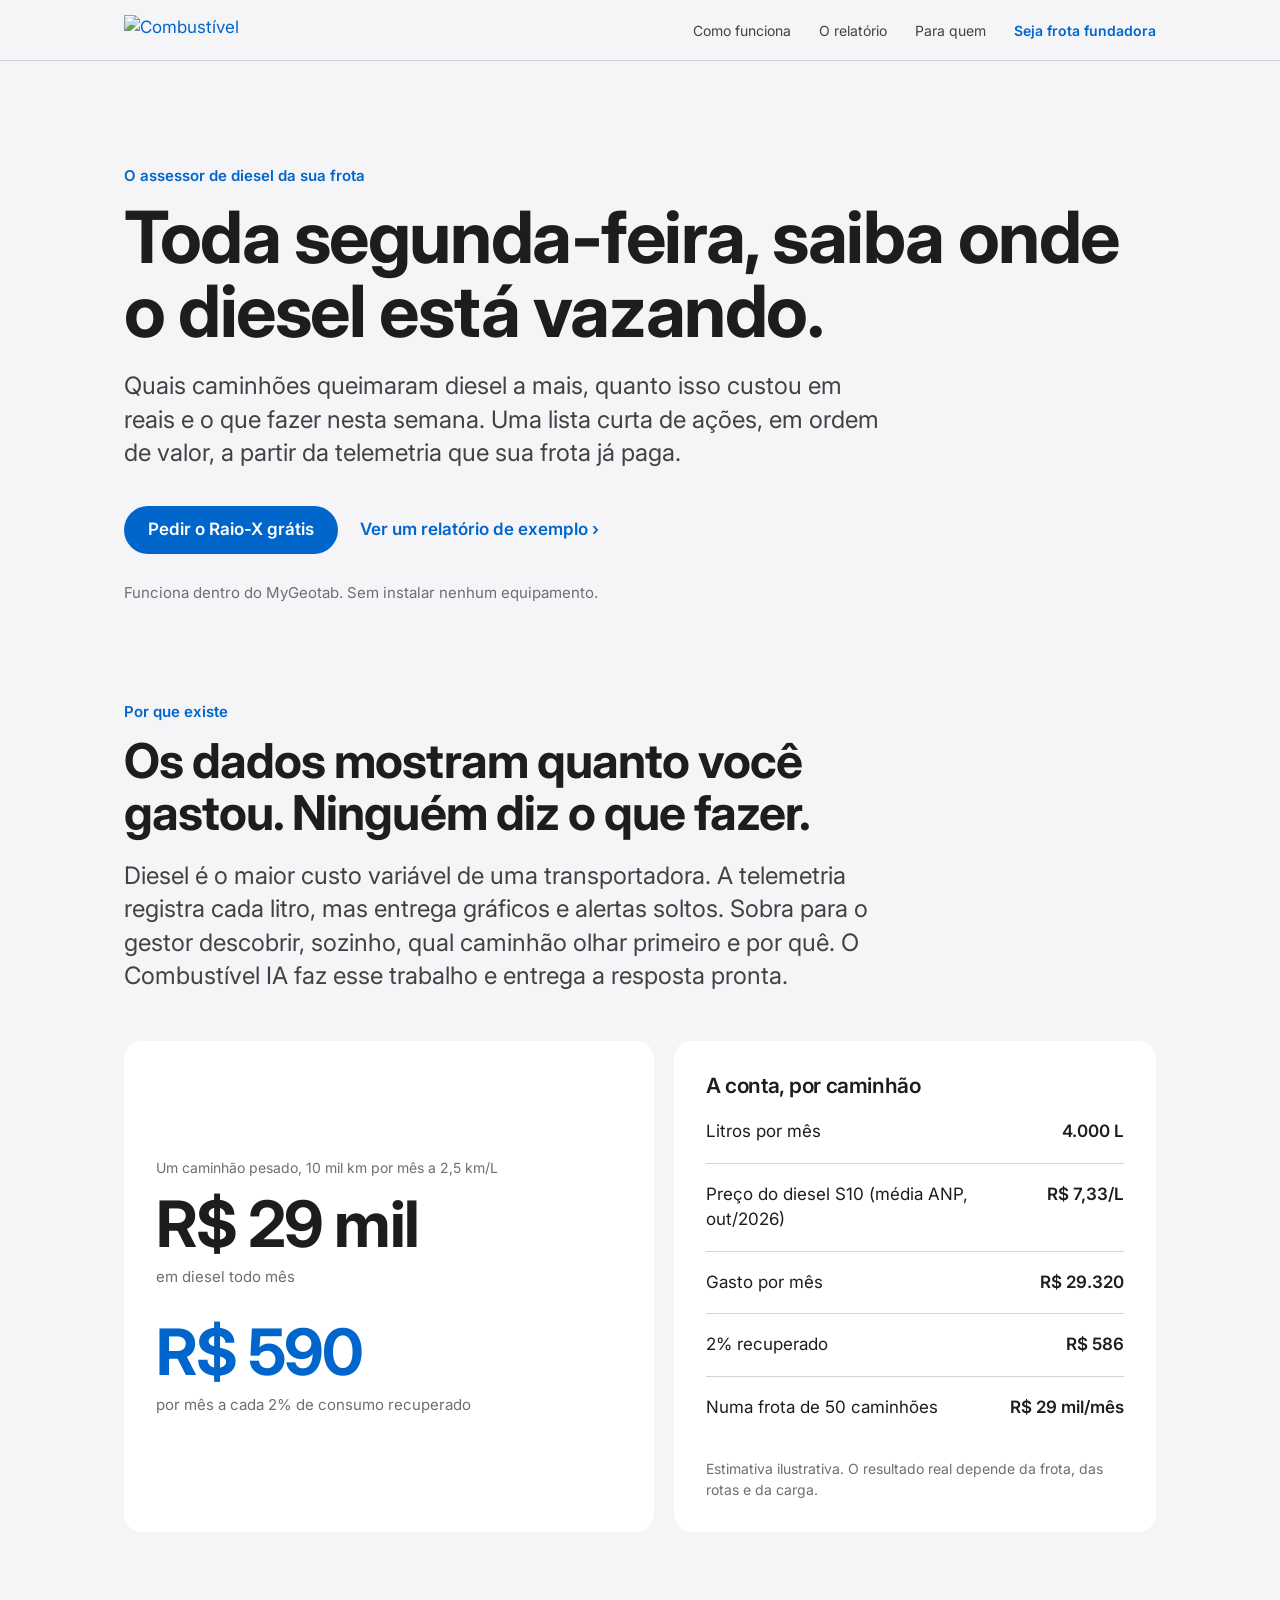
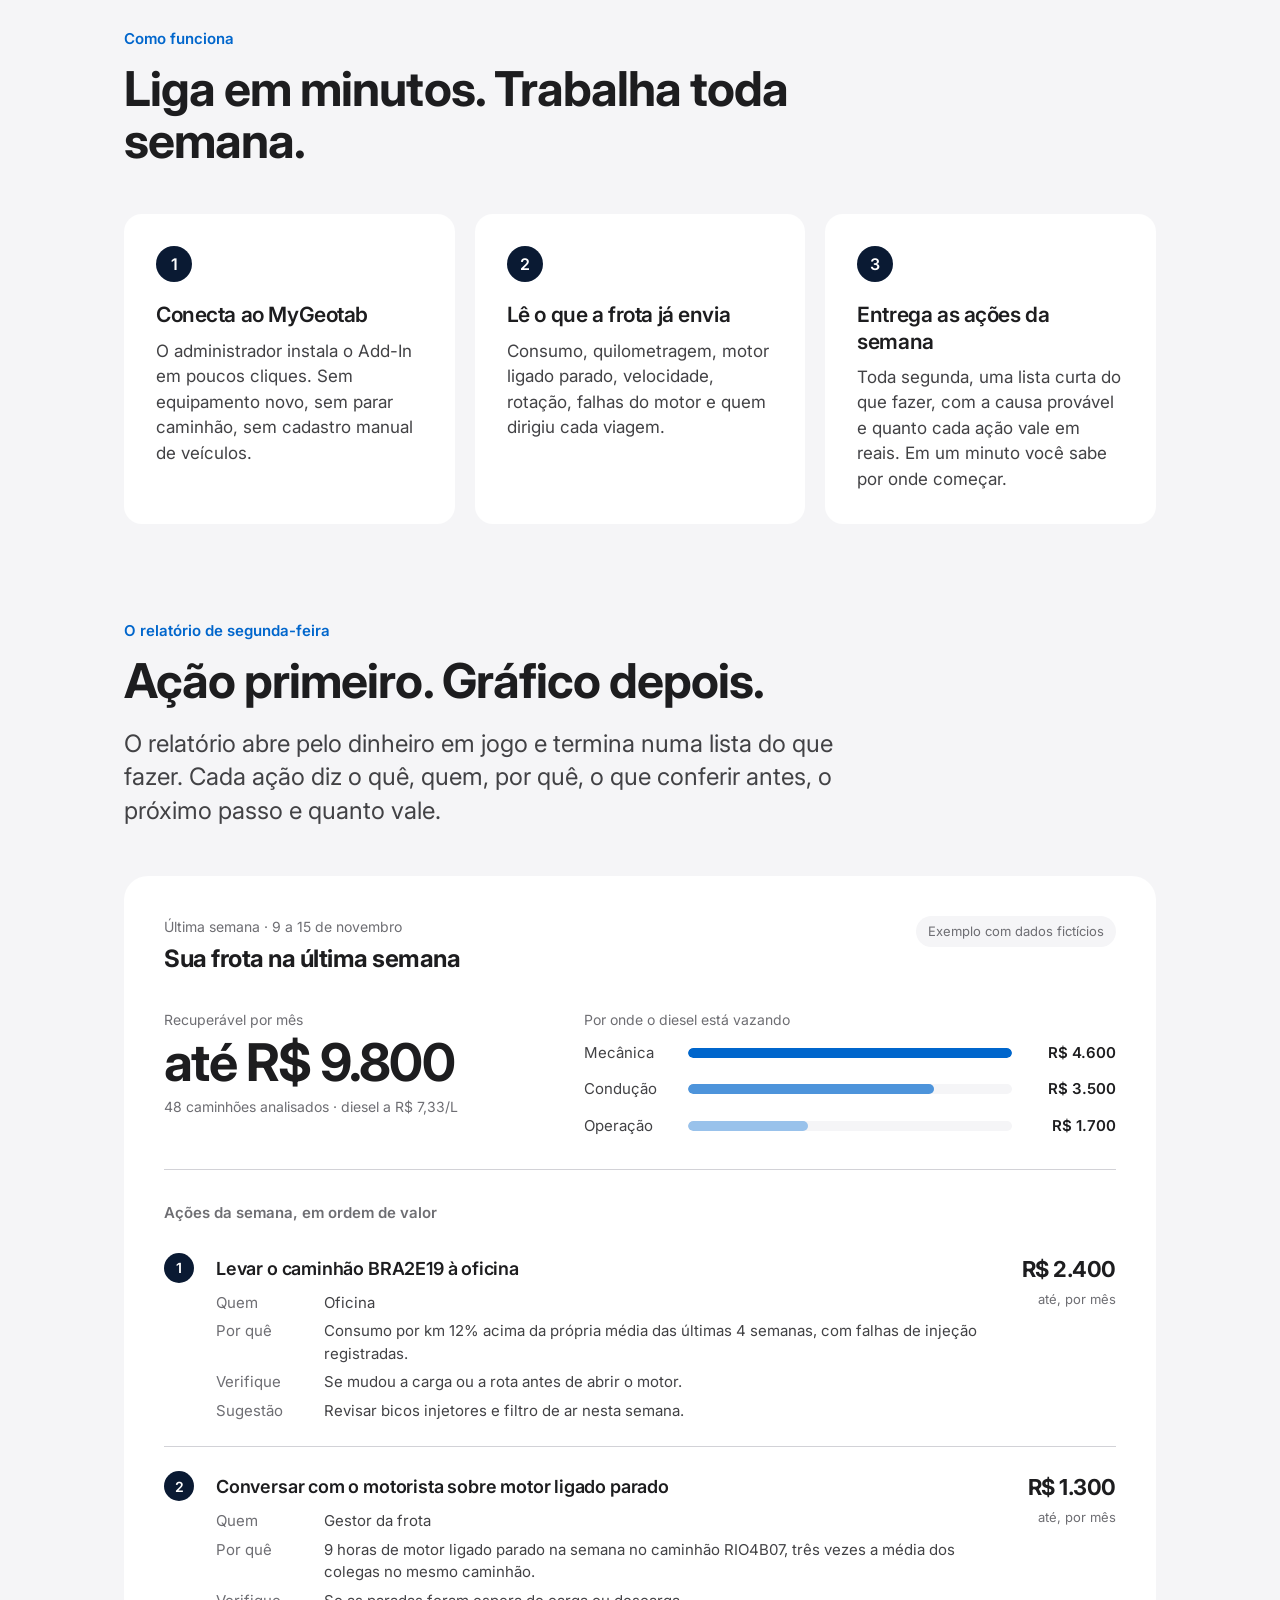
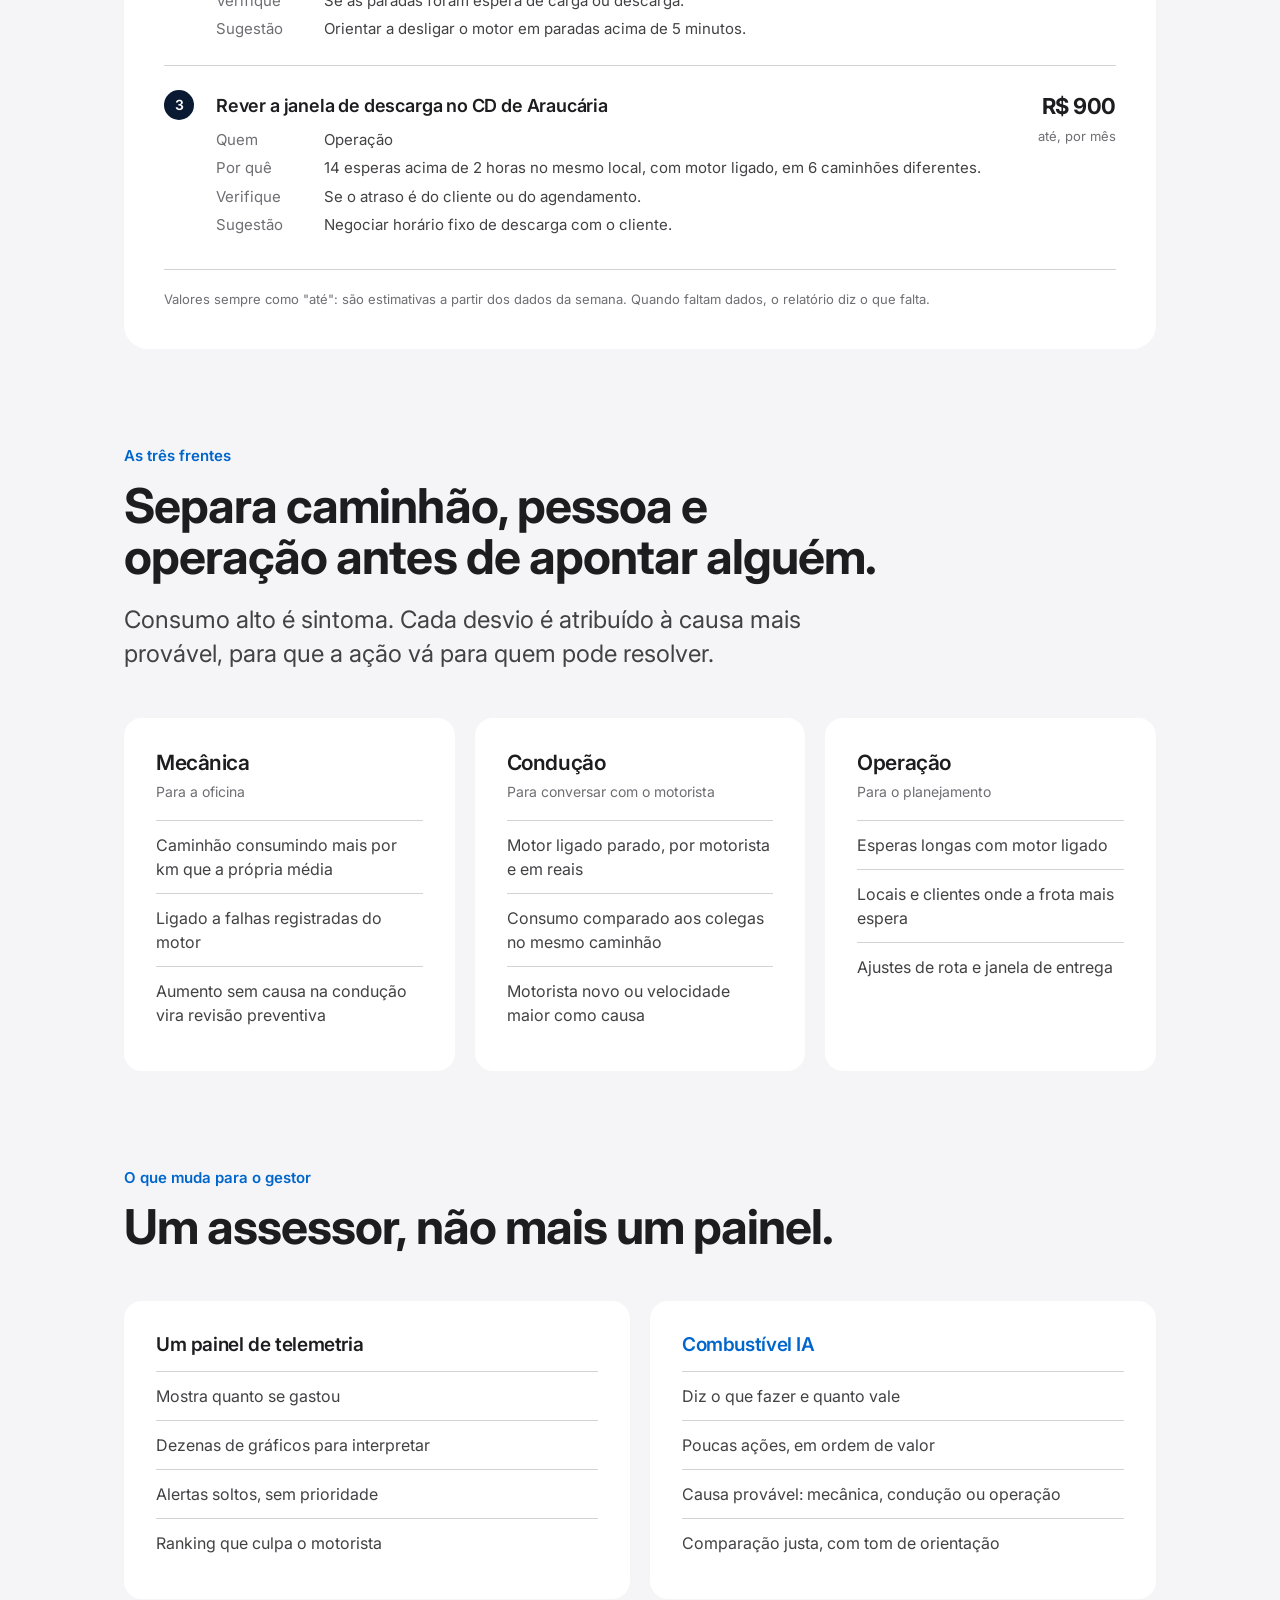
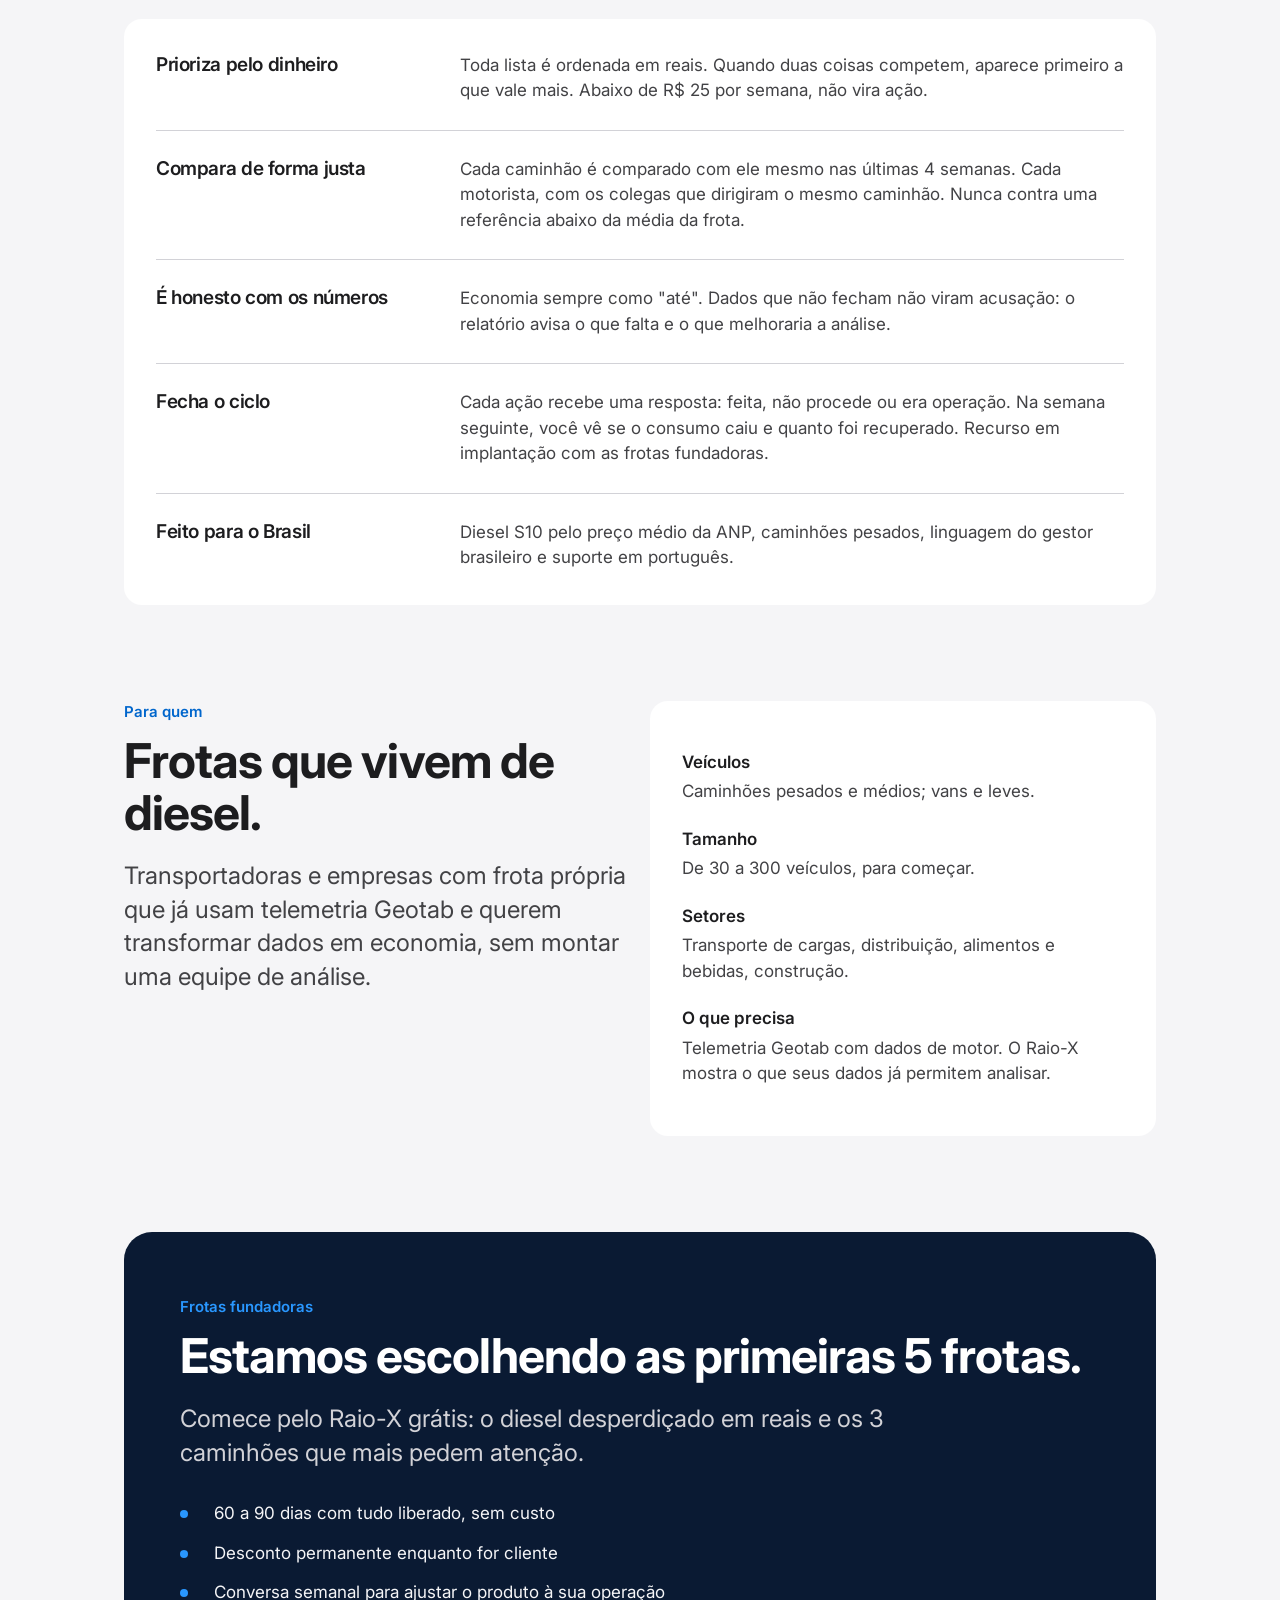
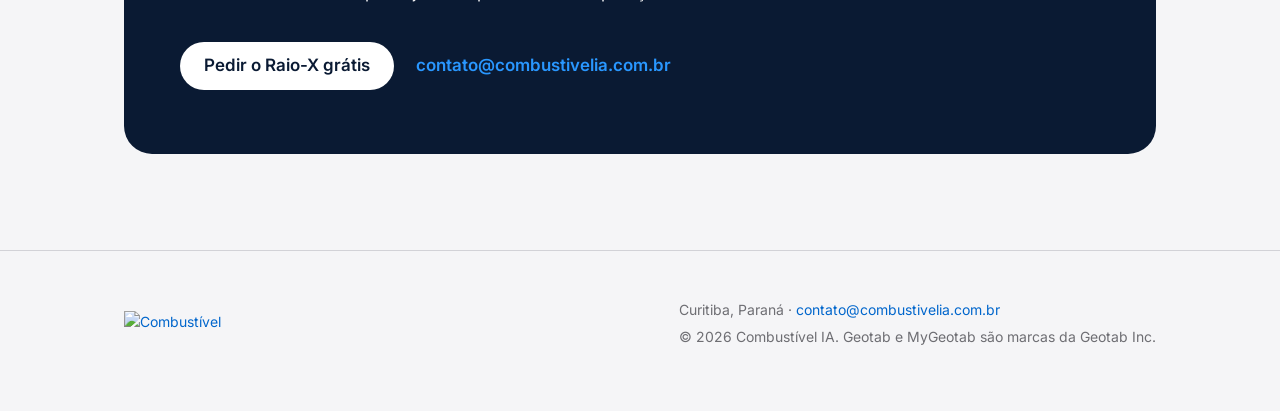
==== index.html @ 2c82a97d "Site na raiz do repositório, usando os arquivos de marca/ Co-Authored-By: Claude Opus 5.5 <noreply@a" ====
<!doctype html>
<html lang="pt-BR">
<head>
  <meta charset="utf-8">
  <meta name="viewport" content="width=device-width, initial-scale=1">
  <title>Combustível IA · O assessor de diesel da sua frota</title>
  <meta name="description" content="Toda segunda-feira, saiba quais caminhões queimaram diesel a mais, quanto isso custou e o que fazer nesta semana. Funciona dentro do MyGeotab, sem instalar equipamento.">
  <meta property="og:title" content="Combustível IA · O assessor de diesel da sua frota">
  <meta property="og:description" content="Quais caminhões queimaram diesel a mais, quanto custou e o que fazer nesta semana.">
  <meta property="og:type" content="website">
  <meta property="og:url" content="https://combustivelia.com.br/">
  <meta property="og:image" content="https://combustivelia.com.br/icone-192.png">
  <link rel="icon" href="icone.svg" type="image/svg+xml">
  <link rel="icon" href="icone-32.png" sizes="32x32" type="image/png">
  <link rel="apple-touch-icon" href="icone-192.png">
  <link rel="preconnect" href="https://fonts.googleapis.com">
  <link rel="preconnect" href="https://fonts.gstatic.com" crossorigin>
  <link href="https://fonts.googleapis.com/css2?family=Inter:wght@400;500;600;700&display=swap" rel="stylesheet">
  <style>
    :root {
      --bg: #F5F5F7;
      --card: #FFFFFF;
      --ink: #1D1D1F;
      --ink-2: #424245;
      --ink-3: #6E6E73;
      --line: #D2D2D7;
      --blue: #0066CC;
      --blue-dark-bg: #2997FF;
      --navy: #0A1A33;
      --radius: 18px;
      --max: 1080px;
    }
    * { box-sizing: border-box; }
    html { scroll-behavior: smooth; }
    body {
      margin: 0;
      background: var(--bg);
      color: var(--ink);
      font-family: "Inter", -apple-system, BlinkMacSystemFont, "Segoe UI", Roboto, sans-serif;
      font-size: 17px;
      line-height: 1.5;
      -webkit-font-smoothing: antialiased;
    }
    a { color: var(--blue); text-decoration: none; }
    a:hover { text-decoration: underline; }
    a:focus-visible, button:focus-visible { outline: 3px solid var(--blue); outline-offset: 3px; border-radius: 6px; }
    .wrap { max-width: var(--max); margin: 0 auto; padding: 0 24px; }
    .skip { position: absolute; left: -9999px; }
    .skip:focus { left: 16px; top: 16px; background: var(--card); padding: 8px 12px; z-index: 10; }

    /* Cabeçalho */
    header.top {
      position: sticky; top: 0; z-index: 5;
      background: rgba(245, 245, 247, 0.86);
      backdrop-filter: saturate(180%) blur(16px);
      -webkit-backdrop-filter: saturate(180%) blur(16px);
      border-bottom: 1px solid var(--line);
    }
    .top-inner { display: flex; align-items: center; justify-content: space-between; height: 60px; gap: 16px; }
    .brand { display: flex; align-items: center; }
    .brand img { height: 30px; width: auto; display: block; }
    nav.menu { display: flex; align-items: center; gap: 28px; font-size: 14px; }
    nav.menu a { color: var(--ink-2); }
    nav.menu a.cta-small { color: var(--blue); font-weight: 600; }
    @media (max-width: 760px) { nav.menu a:not(.cta-small) { display: none; } }

    /* Tipografia */
    h1, h2, h3 { margin: 0; letter-spacing: -0.02em; color: var(--ink); }
    h1 { font-size: clamp(40px, 7vw, 72px); line-height: 1.04; font-weight: 700; }
    h2 { font-size: clamp(30px, 4.6vw, 48px); line-height: 1.08; font-weight: 700; }
    h3 { font-size: 21px; line-height: 1.25; font-weight: 600; }
    .eyebrow { font-size: 15px; font-weight: 600; color: var(--blue); margin: 0 0 12px; letter-spacing: 0; }
    .lead { font-size: clamp(19px, 2.4vw, 24px); line-height: 1.4; color: var(--ink-2); margin: 20px 0 0; max-width: 760px; }
    p { margin: 0; }
    .muted { color: var(--ink-3); }

    section { padding: 96px 0; }
    section + section { padding-top: 0; }
    .section-head { max-width: 780px; margin-bottom: 48px; }

    /* Botões */
    .actions { display: flex; flex-wrap: wrap; gap: 14px; margin-top: 36px; }
    .btn {
      display: inline-flex; align-items: center; justify-content: center;
      min-height: 48px; padding: 0 24px; border-radius: 999px;
      font-size: 17px; font-weight: 600; text-decoration: none;
    }
    .btn:hover { text-decoration: none; }
    .btn-primary { background: var(--blue); color: #FFFFFF; }
    .btn-primary:hover { background: #0058B0; }
    .btn-link { color: var(--blue); padding: 0 8px; }
    .btn-link:hover { text-decoration: underline; }

    /* Hero */
    .hero { padding: 104px 0 96px; }
    .hero .tag { font-size: 15px; color: var(--ink-3); margin-top: 28px; }

    /* Cartões */
    .card { background: var(--card); border-radius: var(--radius); padding: 32px; }
    .grid-3 { display: grid; gap: 20px; grid-template-columns: repeat(3, 1fr); }
    .grid-2 { display: grid; gap: 20px; grid-template-columns: repeat(2, 1fr); }
    @media (max-width: 860px) { .grid-3, .grid-2 { grid-template-columns: 1fr; } }

    /* A conta */
    .math { display: grid; grid-template-columns: 1.1fr 1fr; gap: 20px; align-items: stretch; }
    @media (max-width: 860px) { .math { grid-template-columns: 1fr; } }
    .math > .card:first-child { display: flex; flex-direction: column; justify-content: center; }
    .math .big { font-size: clamp(44px, 6vw, 64px); font-weight: 700; letter-spacing: -0.03em; line-height: 1; color: var(--ink); }
    .math .big.accent { color: var(--blue); }
    .math .label { font-size: 15px; color: var(--ink-3); margin-top: 10px; }
    .math .rows > div { padding: 18px 0; border-top: 1px solid var(--line); display: flex; justify-content: space-between; gap: 16px; }
    .math .rows > div:first-child { border-top: 0; padding-top: 0; }
    .math .rows span:last-child { font-weight: 600; white-space: nowrap; }
    .note { font-size: 14px; color: var(--ink-3); margin-top: 20px; }

    /* Passos */
    .step-num {
      width: 36px; height: 36px; border-radius: 50%; background: var(--navy); color: #FFFFFF;
      display: inline-flex; align-items: center; justify-content: center;
      font-weight: 600; font-size: 16px; margin-bottom: 20px;
    }
    .card p.body { color: var(--ink-2); margin-top: 10px; }

    /* Relatório de exemplo */
    .report { background: var(--card); border-radius: 24px; padding: 40px; }
    @media (max-width: 600px) { .report { padding: 24px; } }
    .report-head { display: flex; justify-content: space-between; align-items: flex-start; gap: 16px; flex-wrap: wrap; }
    .report-head .when { font-size: 14px; color: var(--ink-3); }
    .report-title { font-size: 24px; font-weight: 700; letter-spacing: -0.02em; margin-top: 4px; }
    .pill { font-size: 13px; color: var(--ink-3); background: var(--bg); padding: 6px 12px; border-radius: 999px; white-space: nowrap; }
    .kpi-row { display: grid; grid-template-columns: 1fr 1.4fr; gap: 40px; margin-top: 32px; padding-bottom: 32px; border-bottom: 1px solid var(--line); }
    @media (max-width: 760px) { .kpi-row { grid-template-columns: 1fr; gap: 28px; } }
    .kpi-label { font-size: 14px; color: var(--ink-3); }
    .kpi-value { font-size: clamp(40px, 5vw, 52px); font-weight: 700; letter-spacing: -0.03em; line-height: 1.05; margin-top: 6px; }
    .kpi-value small { font-size: 0.42em; font-weight: 600; color: var(--ink-3); letter-spacing: 0; }
    .kpi-sub { font-size: 14px; color: var(--ink-3); margin-top: 6px; }
    .leak { display: grid; gap: 14px; margin-top: 12px; }
    .leak-row { display: grid; grid-template-columns: 92px 1fr 92px; align-items: center; gap: 12px; font-size: 15px; }
    .leak-row .name { color: var(--ink-2); }
    .leak-row .val { text-align: right; font-weight: 600; }
    .bar { height: 10px; background: var(--bg); border-radius: 999px; overflow: hidden; }
    .bar > i { display: block; height: 100%; background: var(--blue); border-radius: 999px; }
    .bar.b2 > i { background: #4D94DB; }
    .bar.b3 > i { background: #99C2EB; }

    .act-title { font-size: 15px; font-weight: 600; color: var(--ink-3); margin: 32px 0 4px; }
    .act { display: grid; grid-template-columns: 36px 1fr auto; gap: 16px; padding: 24px 0; border-top: 1px solid var(--line); }
    .act-title + .act { border-top: 0; }
    .act .n { width: 30px; height: 30px; border-radius: 50%; background: var(--navy); color: #FFFFFF; display: inline-flex; align-items: center; justify-content: center; font-size: 14px; font-weight: 600; }
    .act h4 { margin: 2px 0 10px; font-size: 18px; font-weight: 600; letter-spacing: -0.01em; }
    .act dl { margin: 0; display: grid; grid-template-columns: 96px 1fr; gap: 6px 12px; font-size: 15px; }
    .act dt { color: var(--ink-3); }
    .act dd { margin: 0; color: var(--ink-2); }
    .act .value { text-align: right; white-space: nowrap; }
    .act .value strong { display: block; font-size: 22px; font-weight: 700; letter-spacing: -0.02em; }
    .act .value span { font-size: 13px; color: var(--ink-3); }
    @media (max-width: 640px) {
      .act { grid-template-columns: 30px 1fr; }
      .act .value { grid-column: 2; text-align: left; }
      .act dl { grid-template-columns: 1fr; gap: 2px; }
      .act dt { margin-top: 8px; }
      .leak-row { grid-template-columns: 80px 1fr 80px; }
    }
    .report-foot { font-size: 13px; color: var(--ink-3); margin-top: 8px; padding-top: 20px; border-top: 1px solid var(--line); }

    /* Frentes */
    .front h3 { margin-bottom: 4px; }
    .front .who { font-size: 14px; color: var(--ink-3); }
    .front ul { margin: 18px 0 0; padding: 0; list-style: none; }
    .front li { padding: 12px 0; border-top: 1px solid var(--line); color: var(--ink-2); font-size: 16px; }

    /* Princípios */
    .principles { background: var(--card); border-radius: var(--radius); padding: 8px 32px; }
    .principle { display: grid; grid-template-columns: 280px 1fr; gap: 24px; padding: 26px 0; border-top: 1px solid var(--line); }
    .principle:first-child { border-top: 0; }
    .principle h3 { font-size: 19px; }
    .principle p { color: var(--ink-2); }
    @media (max-width: 760px) { .principle { grid-template-columns: 1fr; gap: 8px; } }

    /* Comparação */
    .compare h3 { font-size: 19px; margin-bottom: 14px; }
    .compare ul { margin: 0; padding: 0; list-style: none; }
    .compare li { padding: 12px 0; border-top: 1px solid var(--line); color: var(--ink-2); font-size: 16px; }
    .compare .ours h3 { color: var(--blue); }

    /* Para quem */
    .fit dt { font-weight: 600; margin-top: 22px; }
    .fit dt:first-child { margin-top: 0; }
    .fit dd { margin: 4px 0 0; color: var(--ink-2); }

    /* Faixa escura */
    .band { background: var(--navy); color: #FFFFFF; border-radius: 28px; padding: 64px 56px; }
    @media (max-width: 600px) { .band { padding: 40px 24px; } }
    .band h2 { color: #FFFFFF; }
    .band .eyebrow { color: var(--blue-dark-bg); }
    .band .lead { color: #D2D2D7; }
    .band ul { margin: 32px 0 0; padding: 0; list-style: none; display: grid; gap: 14px; max-width: 720px; }
    .band li { display: grid; grid-template-columns: 22px 1fr; gap: 12px; color: #F5F5F7; }
    .band li::before { content: ""; width: 8px; height: 8px; border-radius: 50%; background: var(--blue-dark-bg); margin-top: 9px; }
    .band .btn-primary { background: #FFFFFF; color: var(--navy); }
    .band .btn-primary:hover { background: #E8E8ED; }
    .band .btn-link { color: var(--blue-dark-bg); }

    footer { padding: 48px 0 64px; border-top: 1px solid var(--line); font-size: 14px; color: var(--ink-3); }
    .foot { display: flex; justify-content: space-between; gap: 24px; flex-wrap: wrap; align-items: center; }
    .foot img { height: 24px; display: block; }
    .foot p + p { margin-top: 6px; }
  </style>
</head>
<body>
  <a class="skip" href="#conteudo">Ir para o conteúdo</a>

  <header class="top">
    <div class="wrap top-inner">
      <a class="brand" href="#" aria-label="Combustível IA, início"><img src="logo.svg" alt="Combustível IA" width="129" height="30"></a>
      <nav class="menu" aria-label="Seções">
        <a href="#como-funciona">Como funciona</a>
        <a href="#relatorio">O relatório</a>
        <a href="#para-quem">Para quem</a>
        <a class="cta-small" href="#fundadoras">Seja frota fundadora</a>
      </nav>
    </div>
  </header>

  <main id="conteudo">

    <section class="hero">
      <div class="wrap">
        <p class="eyebrow">O assessor de diesel da sua frota</p>
        <h1>Toda segunda-feira, saiba onde o diesel está vazando.</h1>
        <p class="lead">Quais caminhões queimaram diesel a mais, quanto isso custou em reais e o que fazer nesta semana. Uma lista curta de ações, em ordem de valor, a partir da telemetria que sua frota já paga.</p>
        <div class="actions">
          <a class="btn btn-primary" href="#fundadoras">Pedir o Raio-X grátis</a>
          <a class="btn btn-link" href="#relatorio">Ver um relatório de exemplo ›</a>
        </div>
        <p class="tag">Funciona dentro do MyGeotab. Sem instalar nenhum equipamento.</p>
      </div>
    </section>

    <section id="proposito">
      <div class="wrap">
        <div class="section-head">
          <p class="eyebrow">Por que existe</p>
          <h2>Os dados mostram quanto você gastou. Ninguém diz o que fazer.</h2>
          <p class="lead">Diesel é o maior custo variável de uma transportadora. A telemetria registra cada litro, mas entrega gráficos e alertas soltos. Sobra para o gestor descobrir, sozinho, qual caminhão olhar primeiro e por quê. O Combustível IA faz esse trabalho e entrega a resposta pronta.</p>
        </div>
        <div class="math">
          <div class="card">
            <p class="kpi-label">Um caminhão pesado, 10 mil km por mês a 2,5 km/L</p>
            <p class="big" style="margin-top:14px">R$ 29 mil</p>
            <p class="label">em diesel todo mês</p>
            <p class="big accent" style="margin-top:32px">R$ 590</p>
            <p class="label">por mês a cada 2% de consumo recuperado</p>
          </div>
          <div class="card">
            <h3>A conta, por caminhão</h3>
            <div class="rows" style="margin-top:20px">
              <div><span>Litros por mês</span><span>4.000 L</span></div>
              <div><span>Preço do diesel S10 (média ANP, out/2026)</span><span>R$ 7,33/L</span></div>
              <div><span>Gasto por mês</span><span>R$ 29.320</span></div>
              <div><span>2% recuperado</span><span>R$ 586</span></div>
              <div><span>Numa frota de 50 caminhões</span><span>R$ 29 mil/mês</span></div>
            </div>
            <p class="note">Estimativa ilustrativa. O resultado real depende da frota, das rotas e da carga.</p>
          </div>
        </div>
      </div>
    </section>

    <section id="como-funciona">
      <div class="wrap">
        <div class="section-head">
          <p class="eyebrow">Como funciona</p>
          <h2>Liga em minutos. Trabalha toda semana.</h2>
        </div>
        <div class="grid-3">
          <div class="card">
            <span class="step-num">1</span>
            <h3>Conecta ao MyGeotab</h3>
            <p class="body">O administrador instala o Add-In em poucos cliques. Sem equipamento novo, sem parar caminhão, sem cadastro manual de veículos.</p>
          </div>
          <div class="card">
            <span class="step-num">2</span>
            <h3>Lê o que a frota já envia</h3>
            <p class="body">Consumo, quilometragem, motor ligado parado, velocidade, rotação, falhas do motor e quem dirigiu cada viagem.</p>
          </div>
          <div class="card">
            <span class="step-num">3</span>
            <h3>Entrega as ações da semana</h3>
            <p class="body">Toda segunda, uma lista curta do que fazer, com a causa provável e quanto cada ação vale em reais. Em um minuto você sabe por onde começar.</p>
          </div>
        </div>
      </div>
    </section>

    <section id="relatorio">
      <div class="wrap">
        <div class="section-head">
          <p class="eyebrow">O relatório de segunda-feira</p>
          <h2>Ação primeiro. Gráfico depois.</h2>
          <p class="lead">O relatório abre pelo dinheiro em jogo e termina numa lista do que fazer. Cada ação diz o quê, quem, por quê, o que conferir antes, o próximo passo e quanto vale.</p>
        </div>

        <article class="report" aria-label="Relatório de exemplo">
          <div class="report-head">
            <div>
              <p class="when">Última semana · 9 a 15 de novembro</p>
              <p class="report-title">Sua frota na última semana</p>
            </div>
            <span class="pill">Exemplo com dados fictícios</span>
          </div>

          <div class="kpi-row">
            <div>
              <p class="kpi-label">Recuperável por mês</p>
              <p class="kpi-value">até R$ 9.800</p>
              <p class="kpi-sub">48 caminhões analisados · diesel a R$ 7,33/L</p>
            </div>
            <div>
              <p class="kpi-label">Por onde o diesel está vazando</p>
              <div class="leak">
                <div class="leak-row"><span class="name">Mecânica</span><span class="bar"><i style="width:100%"></i></span><span class="val">R$ 4.600</span></div>
                <div class="leak-row"><span class="name">Condução</span><span class="bar b2"><i style="width:76%"></i></span><span class="val">R$ 3.500</span></div>
                <div class="leak-row"><span class="name">Operação</span><span class="bar b3"><i style="width:37%"></i></span><span class="val">R$ 1.700</span></div>
              </div>
            </div>
          </div>

          <p class="act-title">Ações da semana, em ordem de valor</p>

          <div class="act">
            <span class="n">1</span>
            <div>
              <h4>Levar o caminhão BRA2E19 à oficina</h4>
              <dl>
                <dt>Quem</dt><dd>Oficina</dd>
                <dt>Por quê</dt><dd>Consumo por km 12% acima da própria média das últimas 4 semanas, com falhas de injeção registradas.</dd>
                <dt>Verifique</dt><dd>Se mudou a carga ou a rota antes de abrir o motor.</dd>
                <dt>Sugestão</dt><dd>Revisar bicos injetores e filtro de ar nesta semana.</dd>
              </dl>
            </div>
            <p class="value"><strong>R$ 2.400</strong><span>até, por mês</span></p>
          </div>

          <div class="act">
            <span class="n">2</span>
            <div>
              <h4>Conversar com o motorista sobre motor ligado parado</h4>
              <dl>
                <dt>Quem</dt><dd>Gestor da frota</dd>
                <dt>Por quê</dt><dd>9 horas de motor ligado parado na semana no caminhão RIO4B07, três vezes a média dos colegas no mesmo caminhão.</dd>
                <dt>Verifique</dt><dd>Se as paradas foram espera de carga ou descarga.</dd>
                <dt>Sugestão</dt><dd>Orientar a desligar o motor em paradas acima de 5 minutos.</dd>
              </dl>
            </div>
            <p class="value"><strong>R$ 1.300</strong><span>até, por mês</span></p>
          </div>

          <div class="act">
            <span class="n">3</span>
            <div>
              <h4>Rever a janela de descarga no CD de Araucária</h4>
              <dl>
                <dt>Quem</dt><dd>Operação</dd>
                <dt>Por quê</dt><dd>14 esperas acima de 2 horas no mesmo local, com motor ligado, em 6 caminhões diferentes.</dd>
                <dt>Verifique</dt><dd>Se o atraso é do cliente ou do agendamento.</dd>
                <dt>Sugestão</dt><dd>Negociar horário fixo de descarga com o cliente.</dd>
              </dl>
            </div>
            <p class="value"><strong>R$ 900</strong><span>até, por mês</span></p>
          </div>

          <p class="report-foot">Valores sempre como "até": são estimativas a partir dos dados da semana. Quando faltam dados, o relatório diz o que falta.</p>
        </article>
      </div>
    </section>

    <section id="frentes">
      <div class="wrap">
        <div class="section-head">
          <p class="eyebrow">As três frentes</p>
          <h2>Separa caminhão, pessoa e operação antes de apontar alguém.</h2>
          <p class="lead">Consumo alto é sintoma. Cada desvio é atribuído à causa mais provável, para que a ação vá para quem pode resolver.</p>
        </div>
        <div class="grid-3">
          <div class="card front">
            <h3>Mecânica</h3>
            <p class="who">Para a oficina</p>
            <ul>
              <li>Caminhão consumindo mais por km que a própria média</li>
              <li>Ligado a falhas registradas do motor</li>
              <li>Aumento sem causa na condução vira revisão preventiva</li>
            </ul>
          </div>
          <div class="card front">
            <h3>Condução</h3>
            <p class="who">Para conversar com o motorista</p>
            <ul>
              <li>Motor ligado parado, por motorista e em reais</li>
              <li>Consumo comparado aos colegas no mesmo caminhão</li>
              <li>Motorista novo ou velocidade maior como causa</li>
            </ul>
          </div>
          <div class="card front">
            <h3>Operação</h3>
            <p class="who">Para o planejamento</p>
            <ul>
              <li>Esperas longas com motor ligado</li>
              <li>Locais e clientes onde a frota mais espera</li>
              <li>Ajustes de rota e janela de entrega</li>
            </ul>
          </div>
        </div>
      </div>
    </section>

    <section id="diferenca">
      <div class="wrap">
        <div class="section-head">
          <p class="eyebrow">O que muda para o gestor</p>
          <h2>Um assessor, não mais um painel.</h2>
        </div>
        <div class="grid-2 compare" style="margin-bottom:20px">
          <div class="card">
            <h3>Um painel de telemetria</h3>
            <ul>
              <li>Mostra quanto se gastou</li>
              <li>Dezenas de gráficos para interpretar</li>
              <li>Alertas soltos, sem prioridade</li>
              <li>Ranking que culpa o motorista</li>
            </ul>
          </div>
          <div class="card ours">
            <h3>Combustível IA</h3>
            <ul>
              <li>Diz o que fazer e quanto vale</li>
              <li>Poucas ações, em ordem de valor</li>
              <li>Causa provável: mecânica, condução ou operação</li>
              <li>Comparação justa, com tom de orientação</li>
            </ul>
          </div>
        </div>
        <div class="principles">
          <div class="principle">
            <h3>Prioriza pelo dinheiro</h3>
            <p>Toda lista é ordenada em reais. Quando duas coisas competem, aparece primeiro a que vale mais. Abaixo de R$ 25 por semana, não vira ação.</p>
          </div>
          <div class="principle">
            <h3>Compara de forma justa</h3>
            <p>Cada caminhão é comparado com ele mesmo nas últimas 4 semanas. Cada motorista, com os colegas que dirigiram o mesmo caminhão. Nunca contra uma referência abaixo da média da frota.</p>
          </div>
          <div class="principle">
            <h3>É honesto com os números</h3>
            <p>Economia sempre como "até". Dados que não fecham não viram acusação: o relatório avisa o que falta e o que melhoraria a análise.</p>
          </div>
          <div class="principle">
            <h3>Fecha o ciclo</h3>
            <p>Cada ação recebe uma resposta: feita, não procede ou era operação. Na semana seguinte, você vê se o consumo caiu e quanto foi recuperado. Recurso em implantação com as frotas fundadoras.</p>
          </div>
          <div class="principle">
            <h3>Feito para o Brasil</h3>
            <p>Diesel S10 pelo preço médio da ANP, caminhões pesados, linguagem do gestor brasileiro e suporte em português.</p>
          </div>
        </div>
      </div>
    </section>

    <section id="para-quem">
      <div class="wrap">
        <div class="grid-2">
          <div>
            <p class="eyebrow">Para quem</p>
            <h2>Frotas que vivem de diesel.</h2>
            <p class="lead">Transportadoras e empresas com frota própria que já usam telemetria Geotab e querem transformar dados em economia, sem montar uma equipe de análise.</p>
          </div>
          <div class="card">
            <dl class="fit">
              <dt>Veículos</dt>
              <dd>Caminhões pesados e médios; vans e leves.</dd>
              <dt>Tamanho</dt>
              <dd>De 30 a 300 veículos, para começar.</dd>
              <dt>Setores</dt>
              <dd>Transporte de cargas, distribuição, alimentos e bebidas, construção.</dd>
              <dt>O que precisa</dt>
              <dd>Telemetria Geotab com dados de motor. O Raio-X mostra o que seus dados já permitem analisar.</dd>
            </dl>
          </div>
        </div>
      </div>
    </section>

    <section id="fundadoras">
      <div class="wrap">
        <div class="band">
          <p class="eyebrow">Frotas fundadoras</p>
          <h2>Estamos escolhendo as primeiras 5 frotas.</h2>
          <p class="lead">Comece pelo Raio-X grátis: o diesel desperdiçado em reais e os 3 caminhões que mais pedem atenção.</p>
          <ul>
            <li>60 a 90 dias com tudo liberado, sem custo</li>
            <li>Desconto permanente enquanto for cliente</li>
            <li>Conversa semanal para ajustar o produto à sua operação</li>
          </ul>
          <div class="actions">
            <a class="btn btn-primary" href="mailto:contato@combustivelia.com.br?subject=Quero%20o%20Raio-X%20gr%C3%A1tis">Pedir o Raio-X grátis</a>
            <a class="btn btn-link" href="mailto:contato@combustivelia.com.br">contato@combustivelia.com.br</a>
          </div>
        </div>
      </div>
    </section>

  </main>

  <footer>
    <div class="wrap foot">
      <a href="#" aria-label="Combustível IA, início"><img src="logo.svg" alt="Combustível IA" width="103" height="24"></a>
      <div>
        <p>Curitiba, Paraná · <a href="mailto:contato@combustivelia.com.br">contato@combustivelia.com.br</a></p>
        <p>© 2026 Combustível IA. Geotab e MyGeotab são marcas da Geotab Inc.</p>
      </div>
    </div>
  </footer>
</body>
</html>
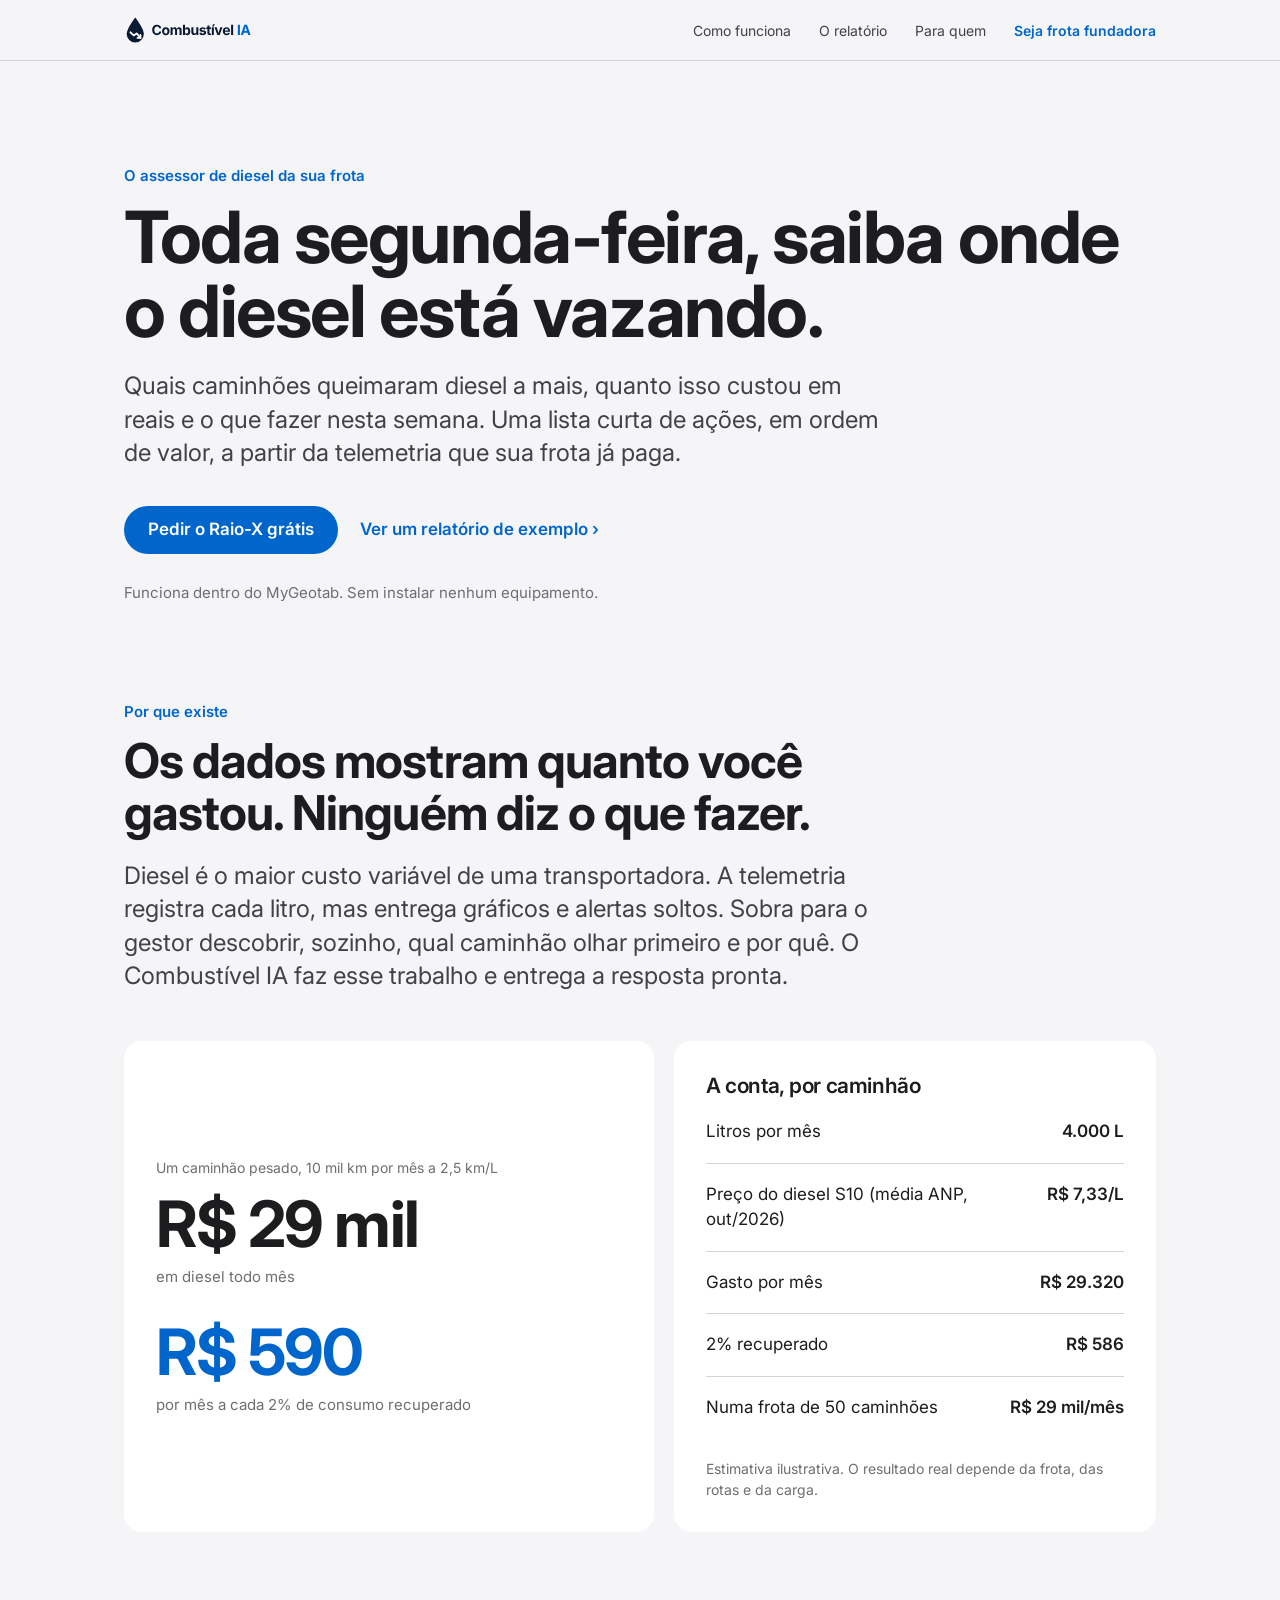
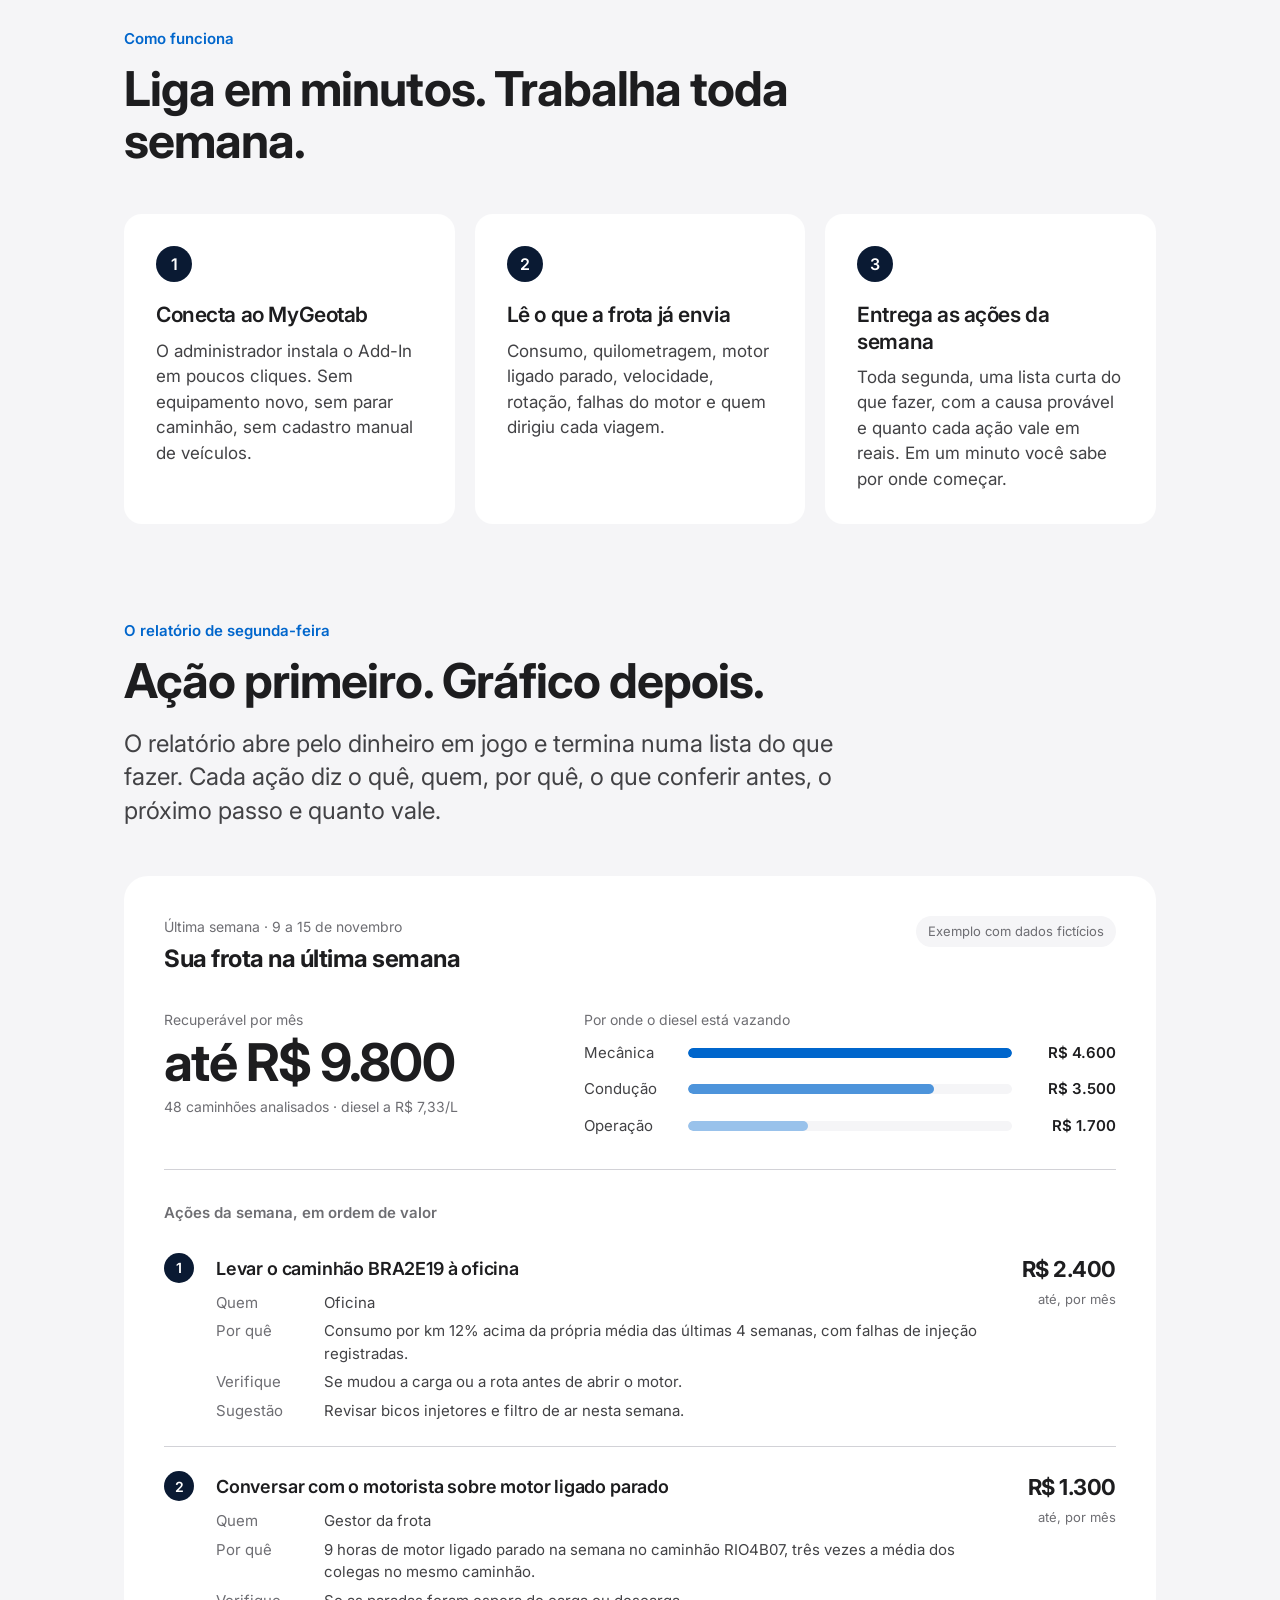
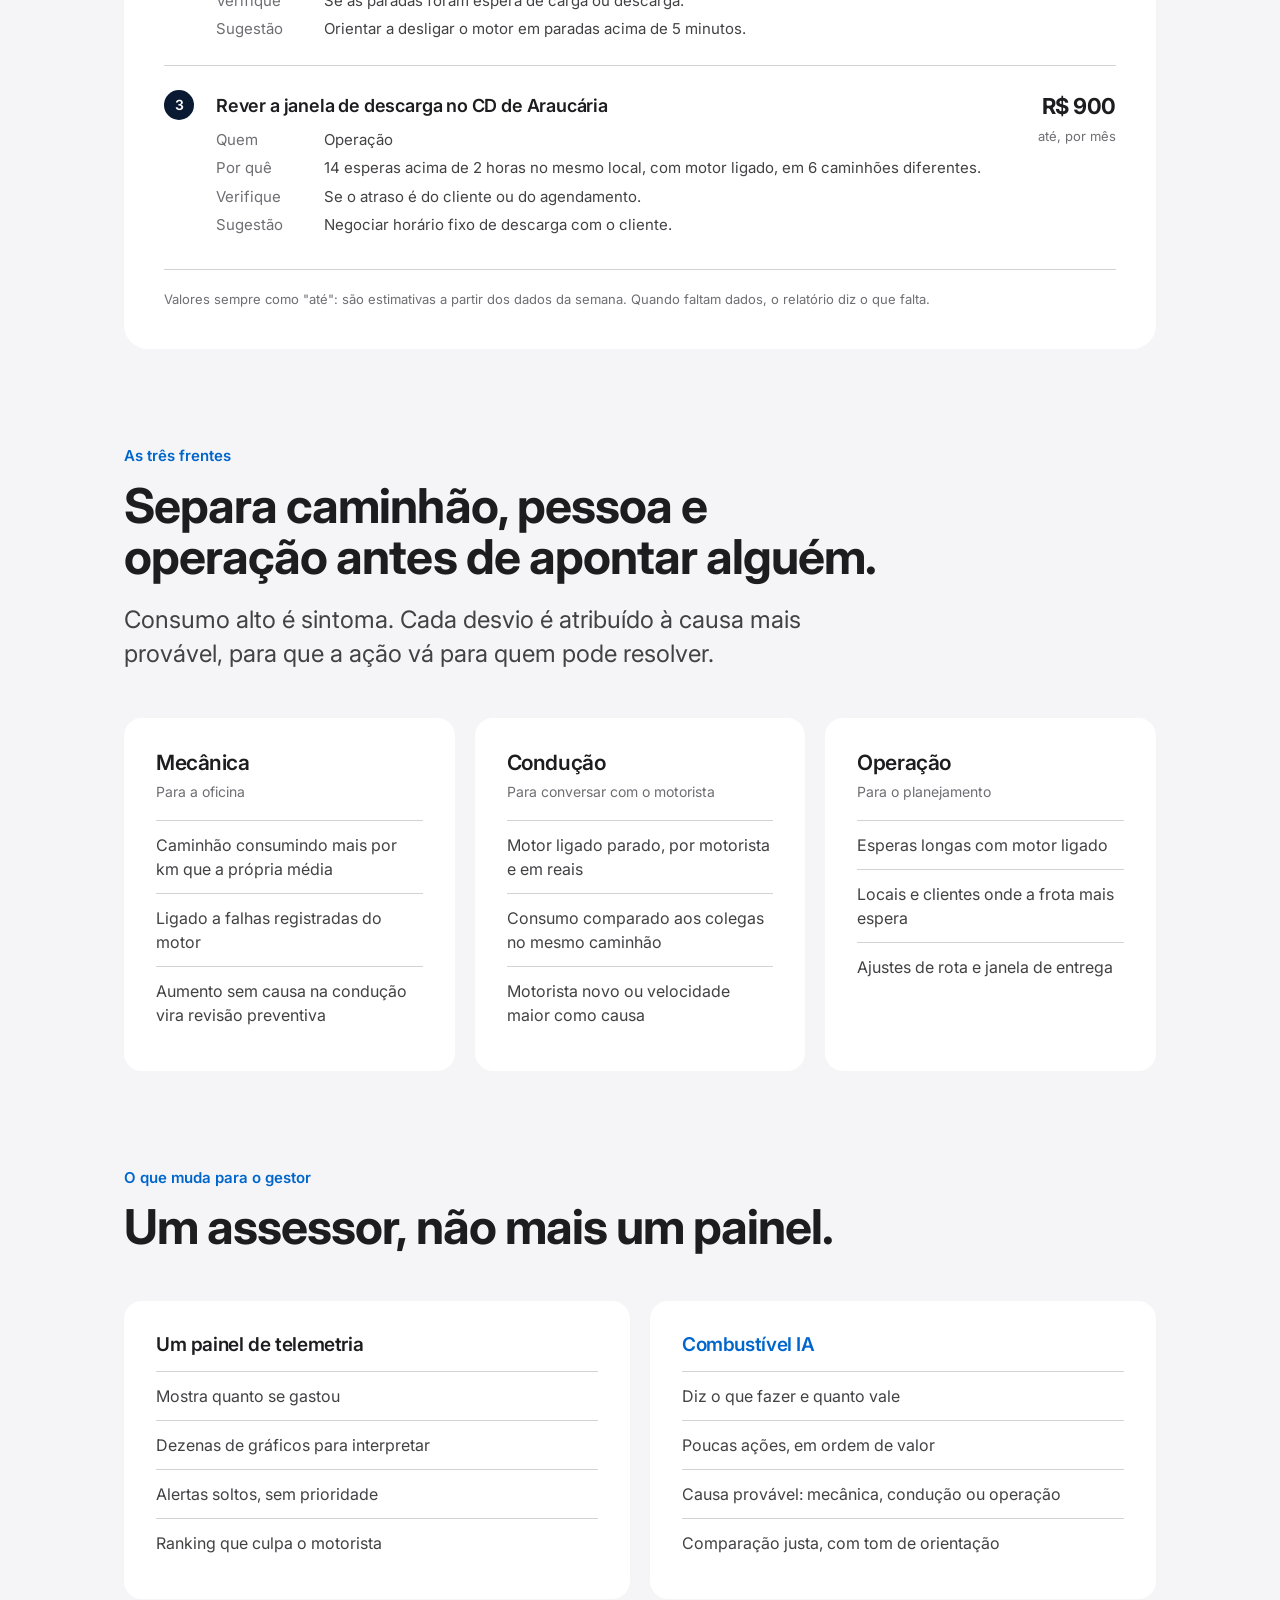
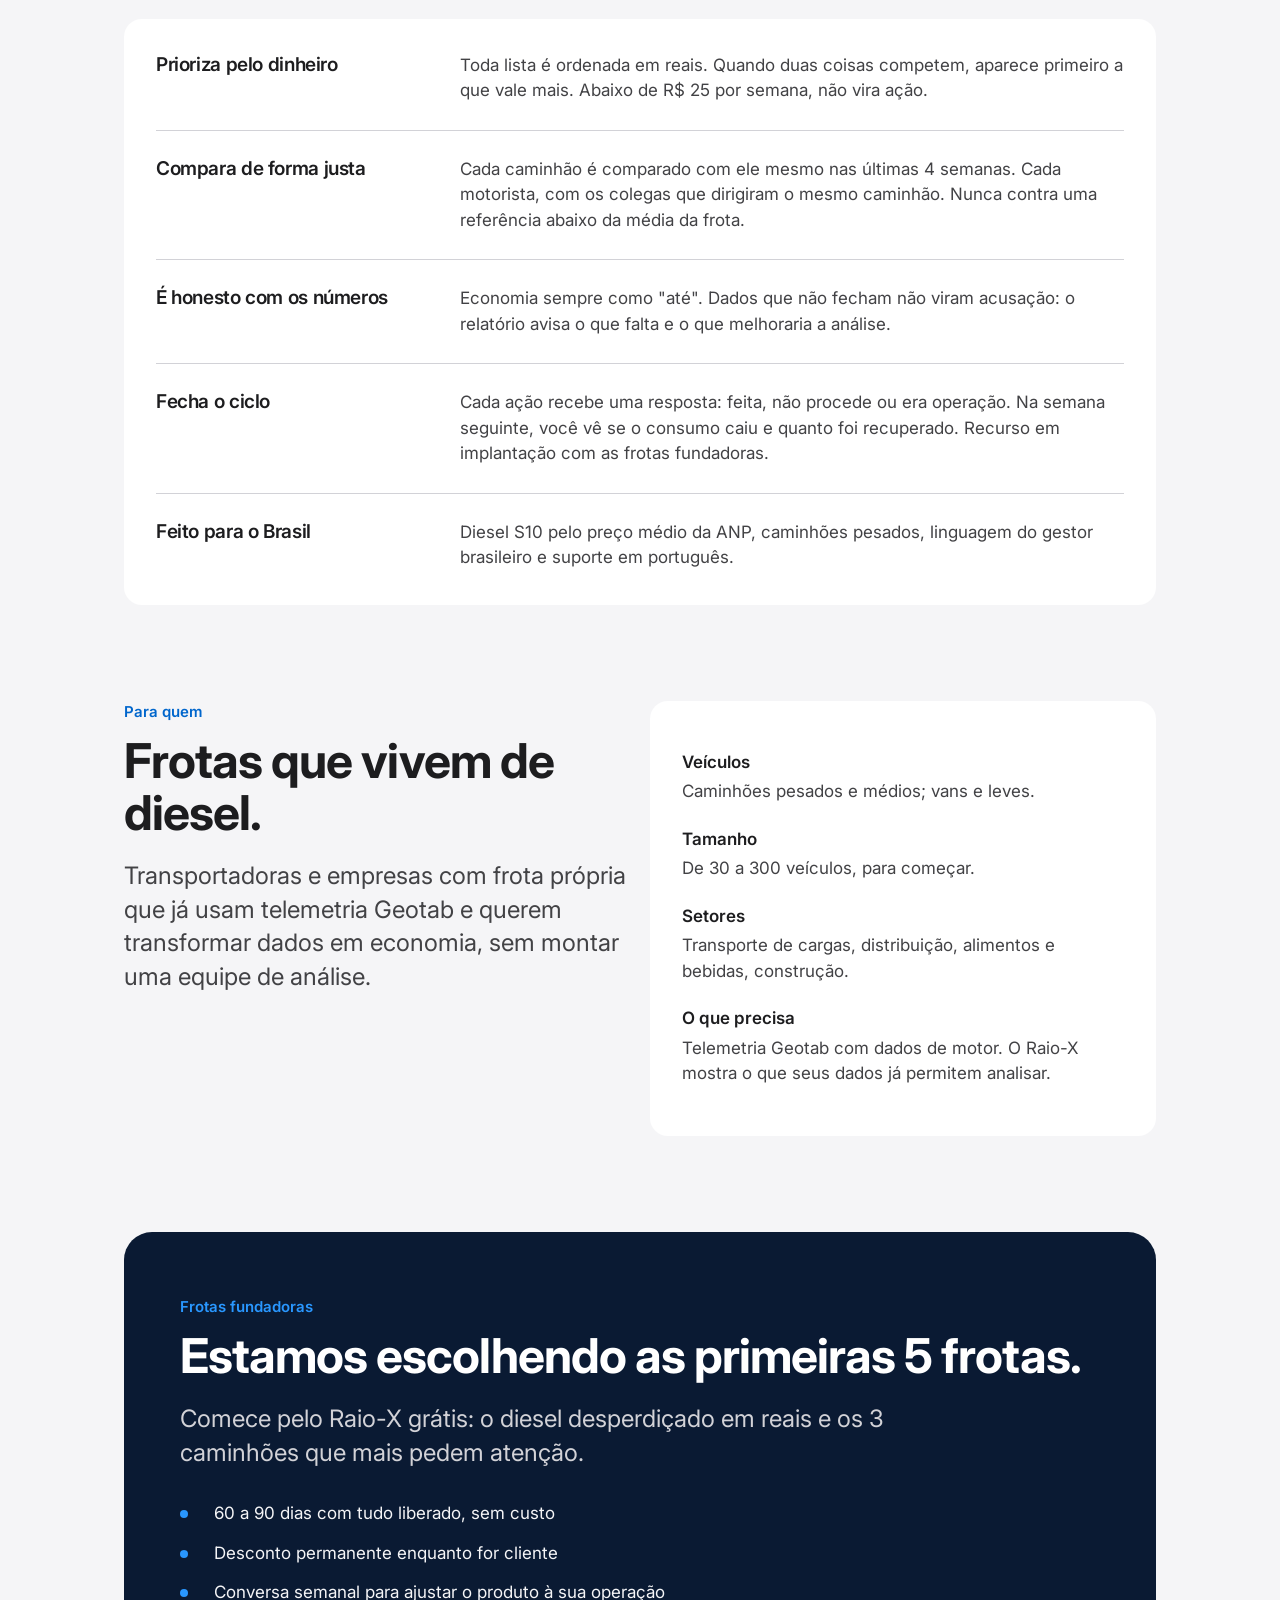
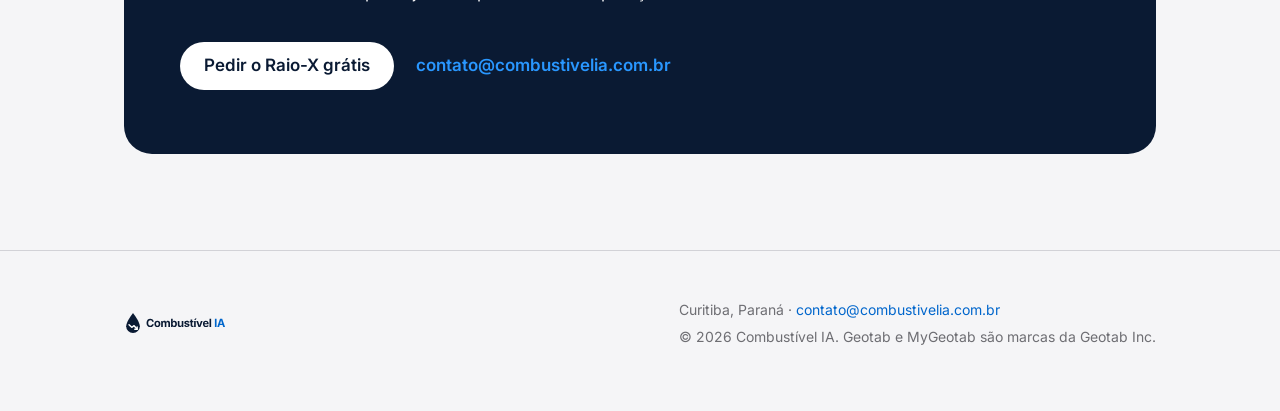
==== commit 58246eb1: "Site: caminhos do logotipo e ícones apontando para marca/ Co-Authored-By: Claude Opus 5.5 <noreply@a" ====
--- a/index.html
+++ b/index.html
@@ -9,10 +9,10 @@
   <meta property="og:description" content="Quais caminhões queimaram diesel a mais, quanto custou e o que fazer nesta semana.">
   <meta property="og:type" content="website">
   <meta property="og:url" content="https://combustivelia.com.br/">
-  <meta property="og:image" content="https://combustivelia.com.br/icone-192.png">
-  <link rel="icon" href="icone.svg" type="image/svg+xml">
-  <link rel="icon" href="icone-32.png" sizes="32x32" type="image/png">
-  <link rel="apple-touch-icon" href="icone-192.png">
+  <meta property="og:image" content="https://combustivelia.com.br/marca/icone-192.png">
+  <link rel="icon" href="marca/icone.svg" type="image/svg+xml">
+  <link rel="icon" href="marca/icone-32.png" sizes="32x32" type="image/png">
+  <link rel="apple-touch-icon" href="marca/icone-192.png">
   <link rel="preconnect" href="https://fonts.googleapis.com">
   <link rel="preconnect" href="https://fonts.gstatic.com" crossorigin>
   <link href="https://fonts.googleapis.com/css2?family=Inter:wght@400;500;600;700&display=swap" rel="stylesheet">
@@ -212,7 +212,7 @@
 
   <header class="top">
     <div class="wrap top-inner">
-      <a class="brand" href="#" aria-label="Combustível IA, início"><img src="logo.svg" alt="Combustível IA" width="129" height="30"></a>
+      <a class="brand" href="#" aria-label="Combustível IA, início"><img src="marca/logo.svg" alt="Combustível IA" width="129" height="30"></a>
       <nav class="menu" aria-label="Seções">
         <a href="#como-funciona">Como funciona</a>
         <a href="#relatorio">O relatório</a>
@@ -512,7 +512,7 @@
 
   <footer>
     <div class="wrap foot">
-      <a href="#" aria-label="Combustível IA, início"><img src="logo.svg" alt="Combustível IA" width="103" height="24"></a>
+      <a href="#" aria-label="Combustível IA, início"><img src="marca/logo.svg" alt="Combustível IA" width="103" height="24"></a>
       <div>
         <p>Curitiba, Paraná · <a href="mailto:contato@combustivelia.com.br">contato@combustivelia.com.br</a></p>
         <p>© 2026 Combustível IA. Geotab e MyGeotab são marcas da Geotab Inc.</p>
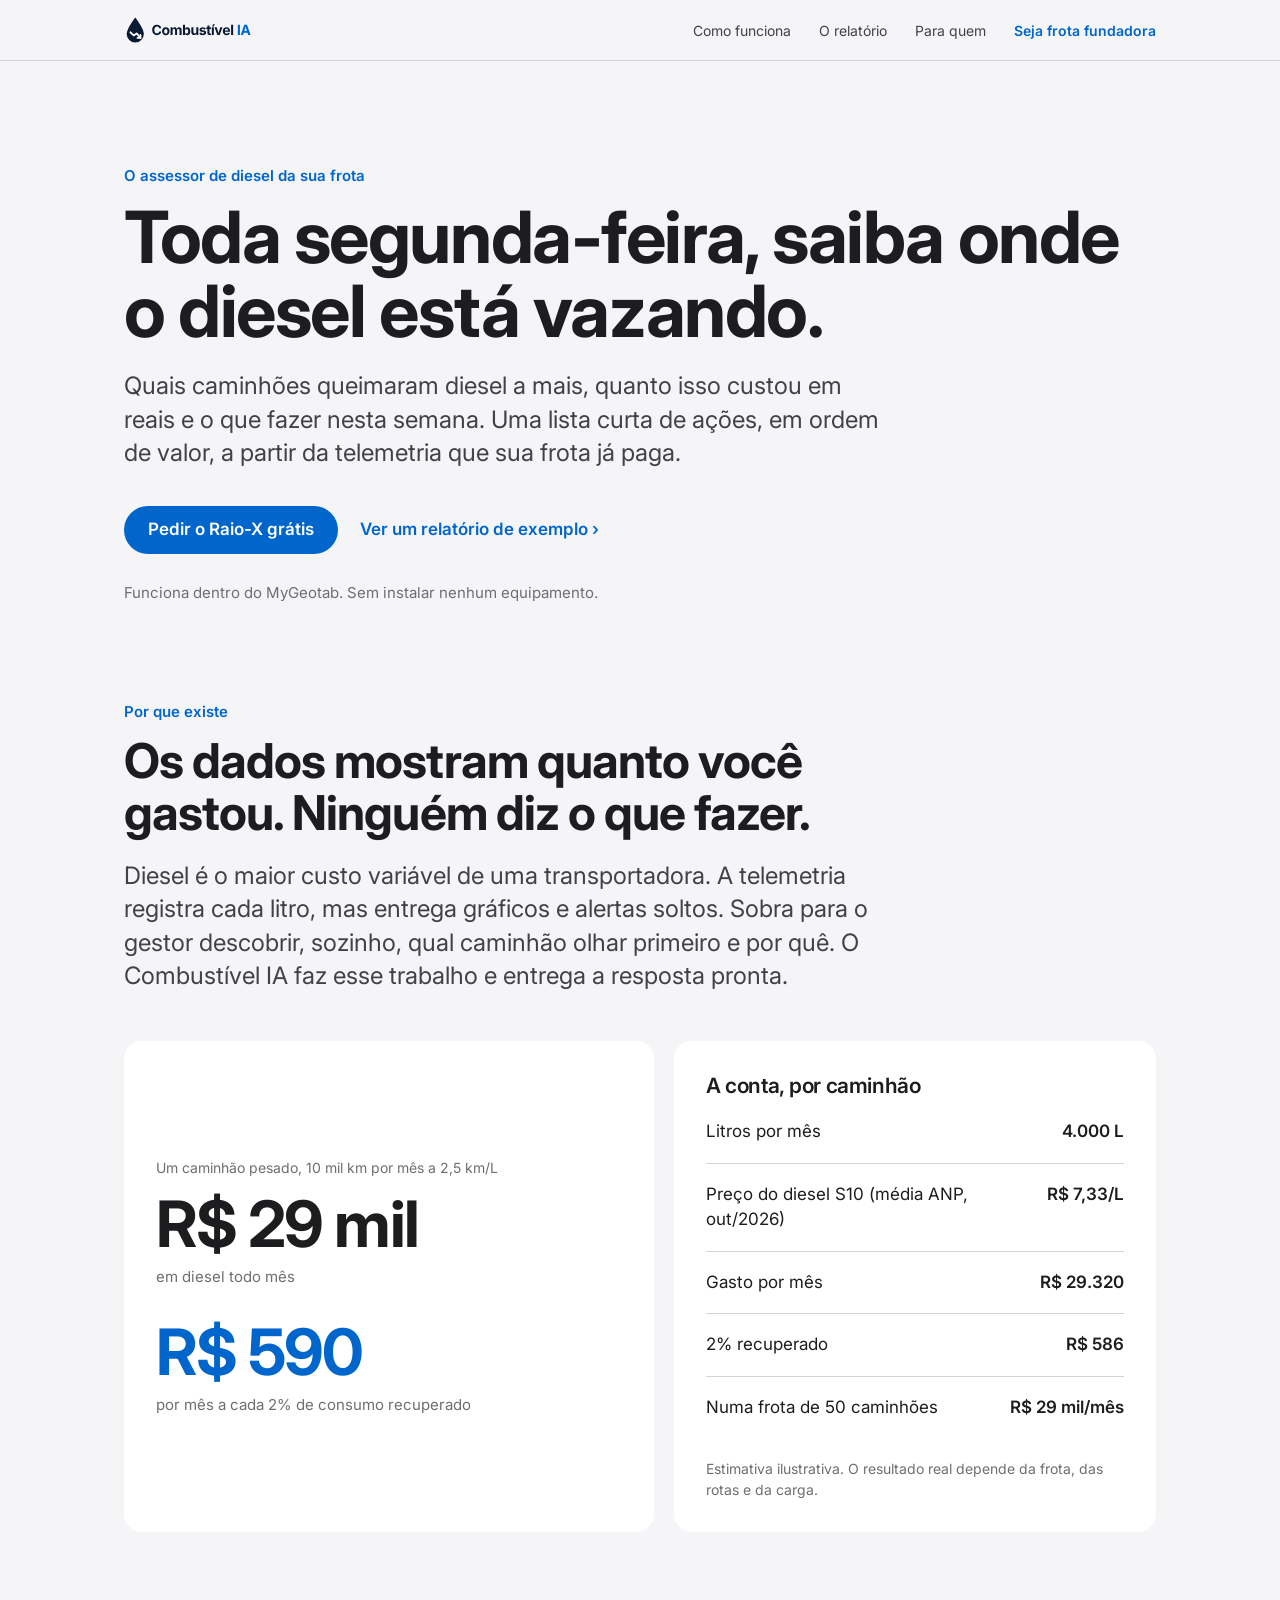
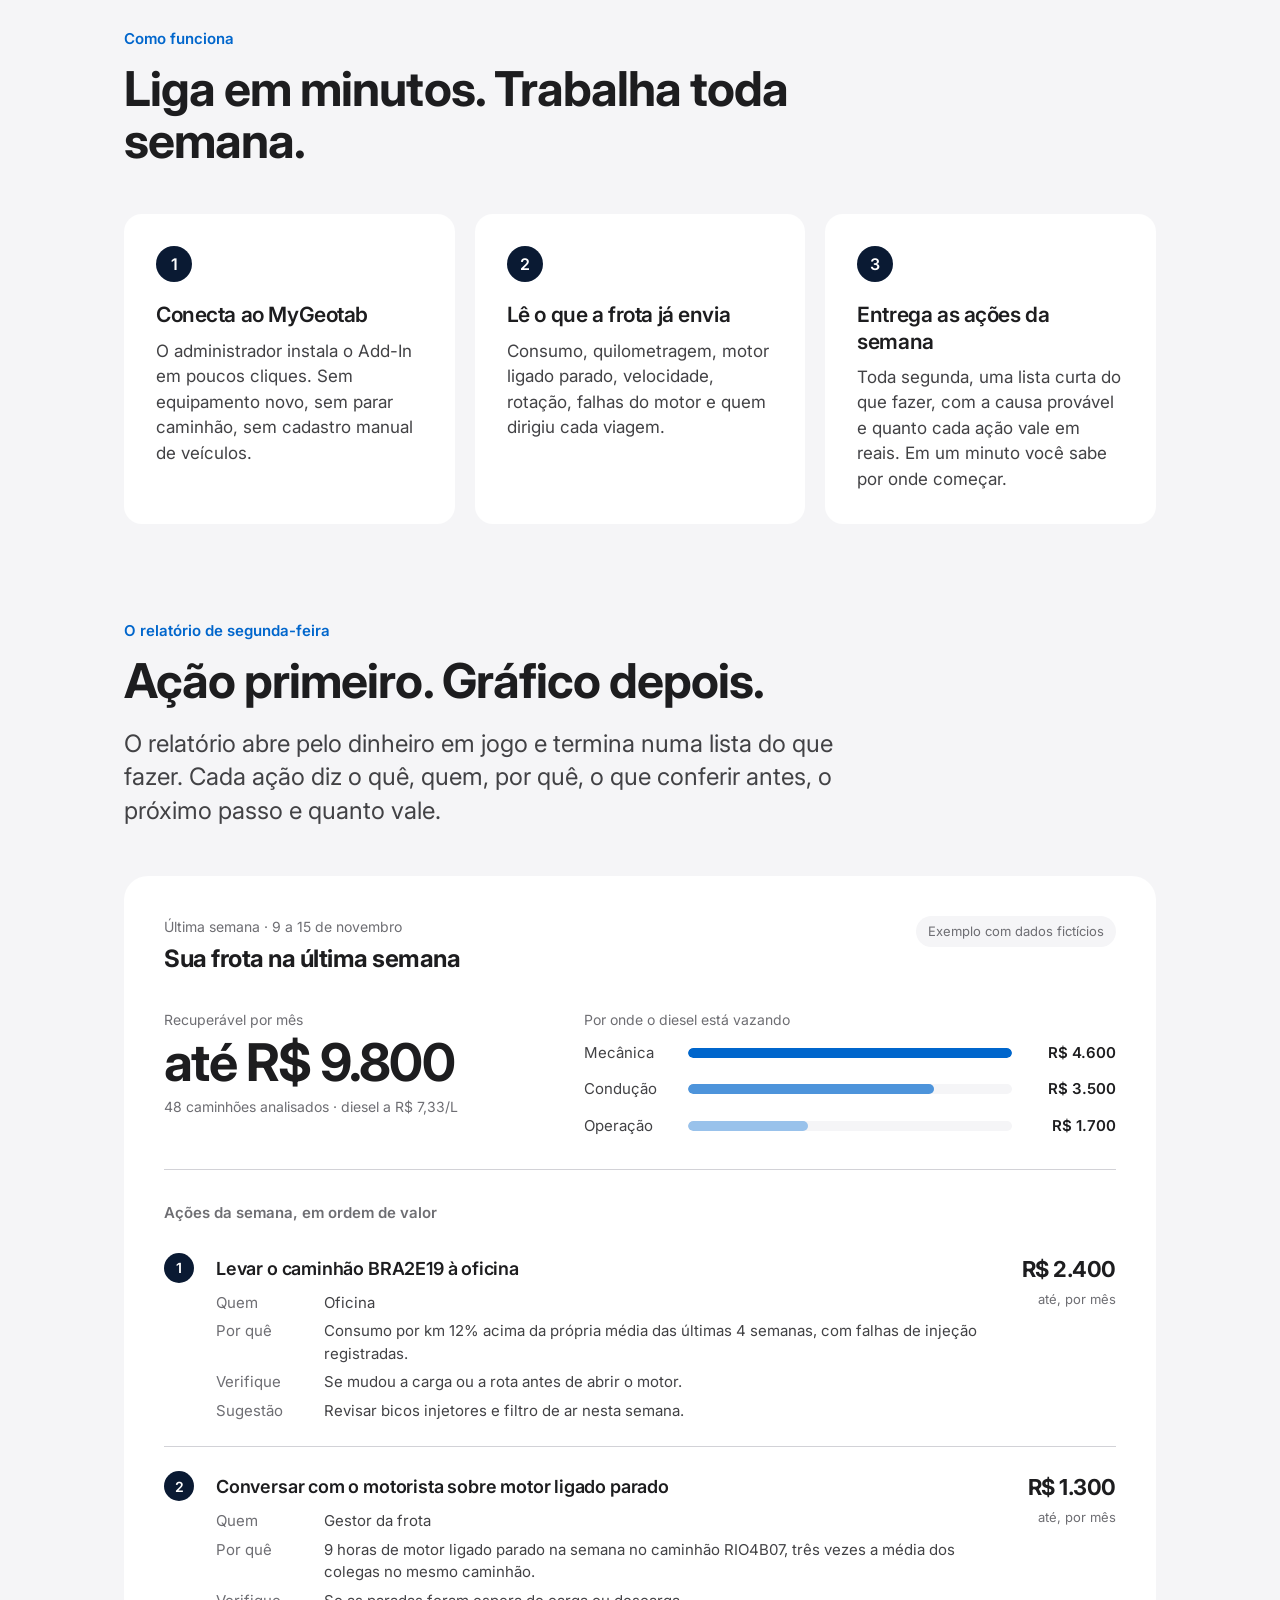
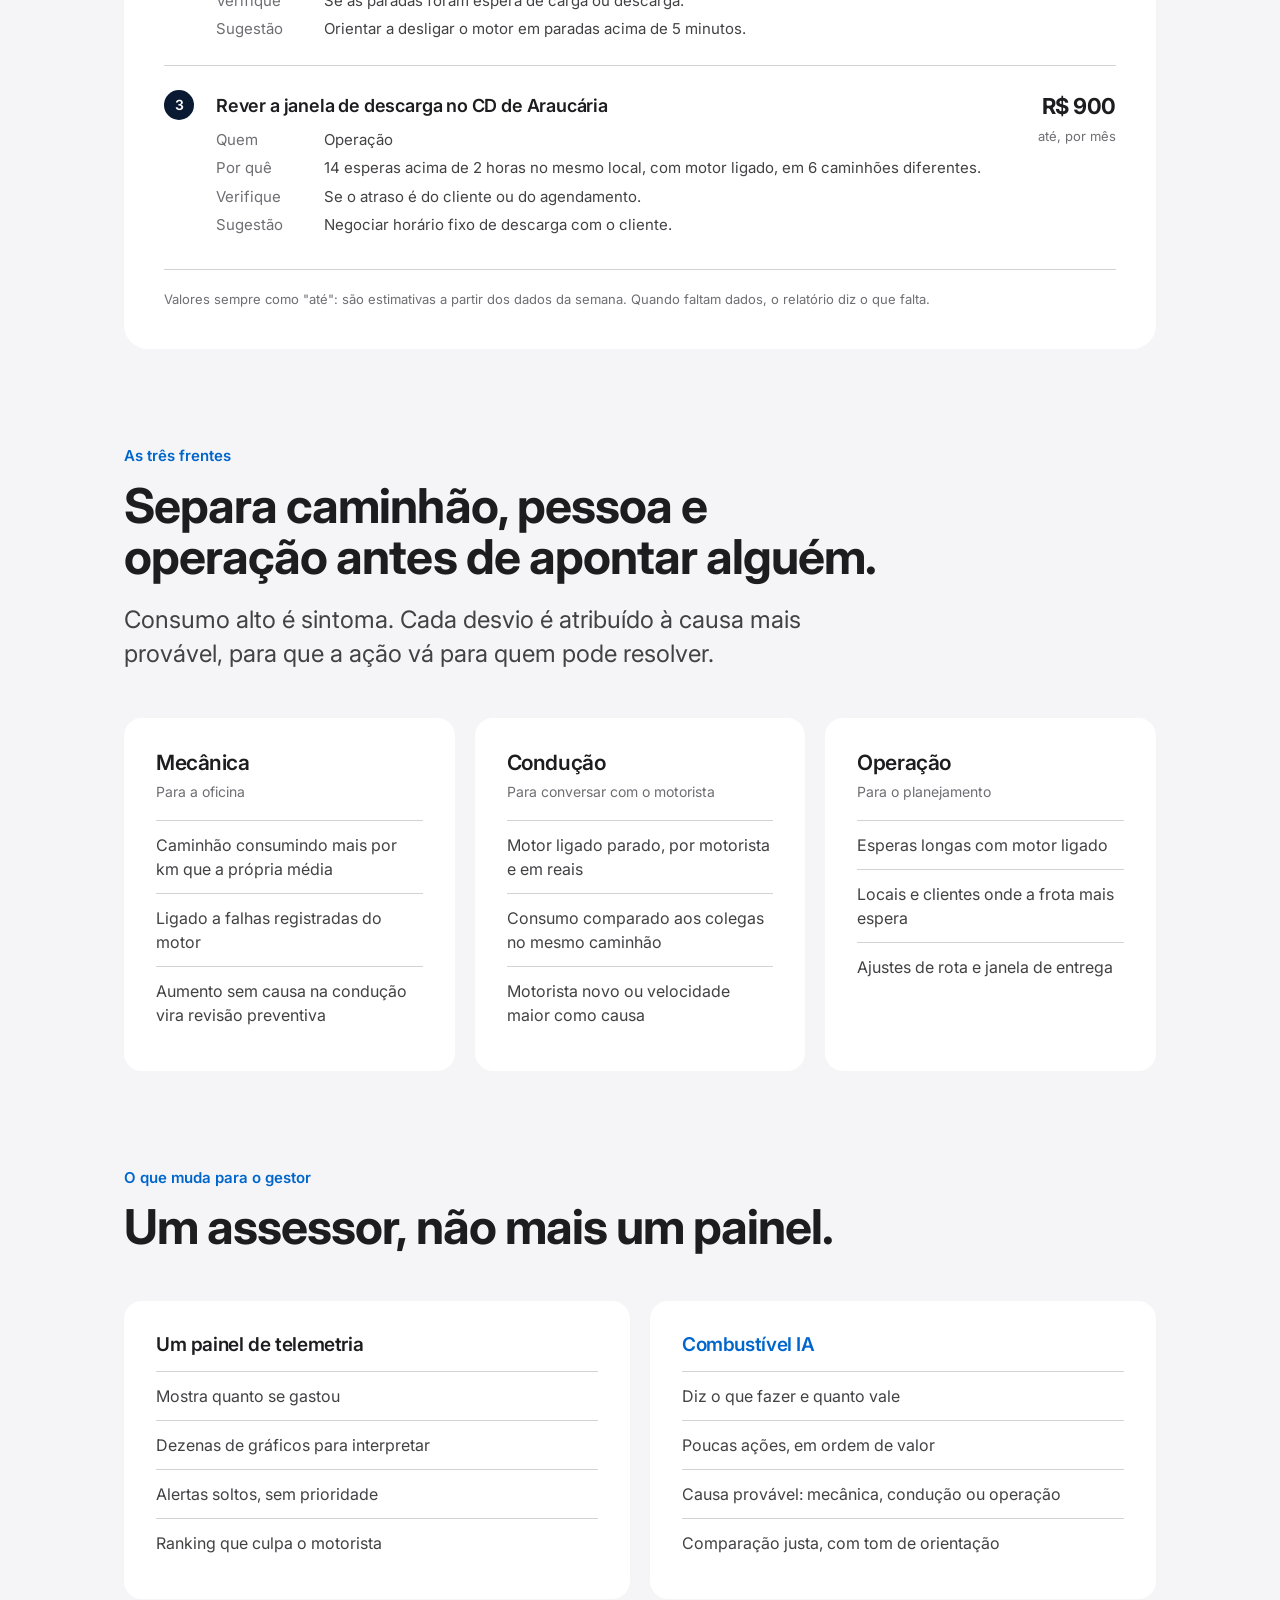
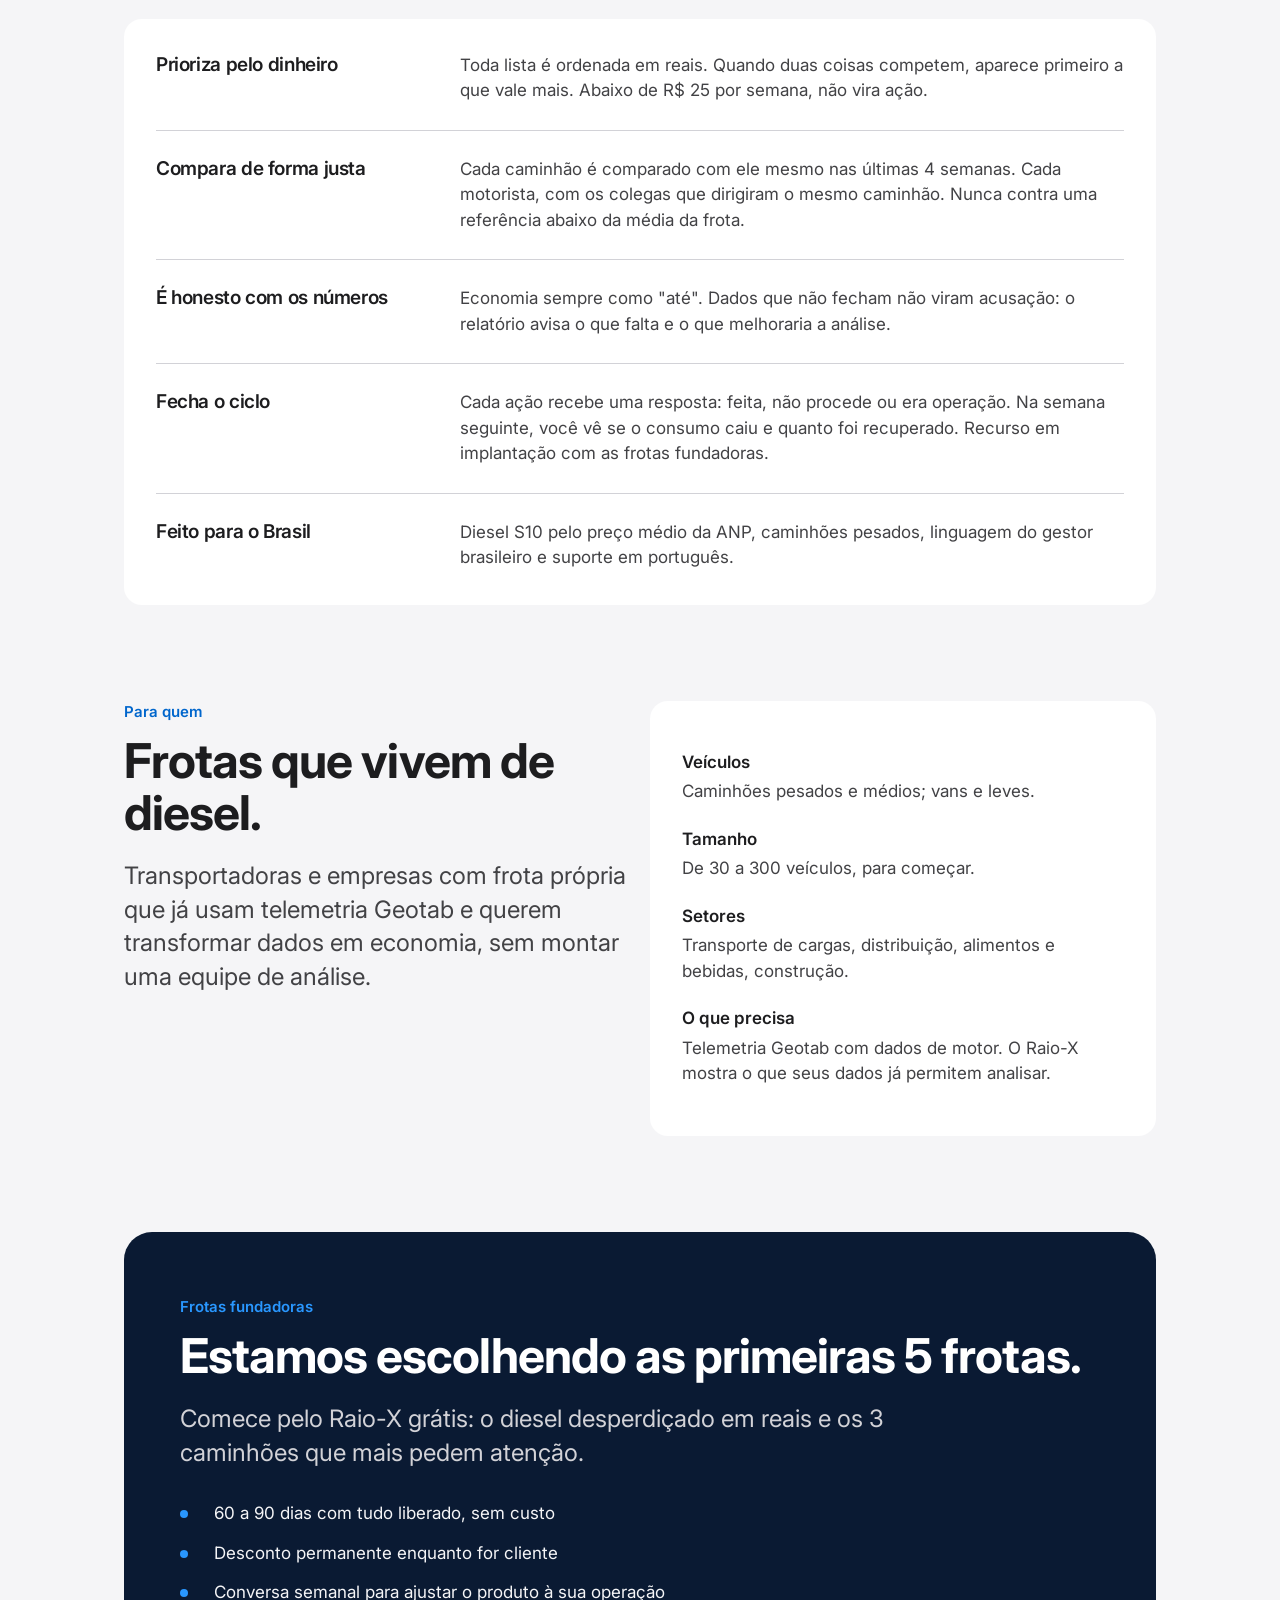
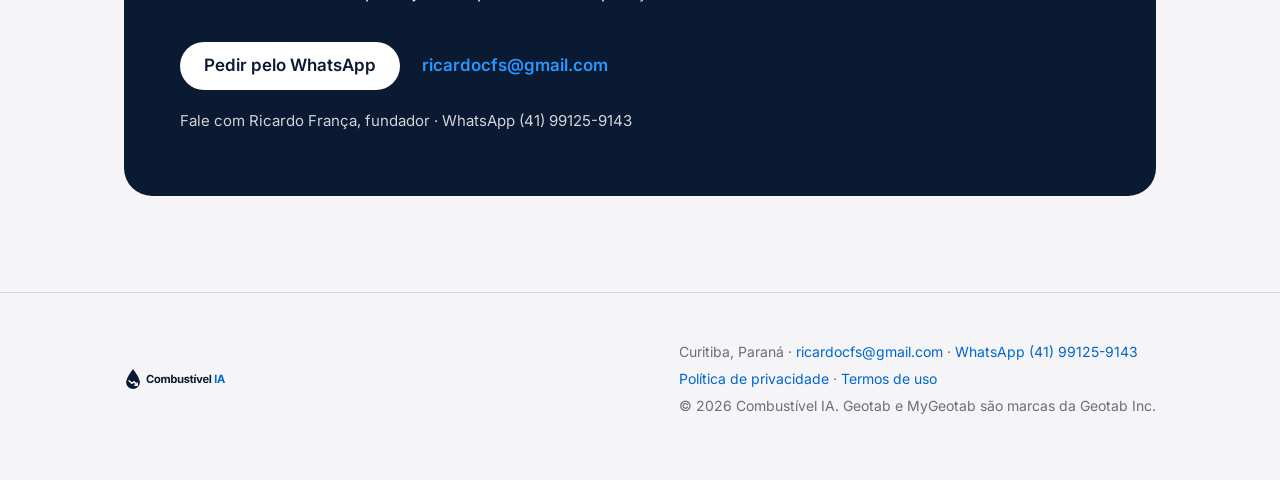
==== commit 5f940b0f: "Site: contato do Ricardo (e-mail e WhatsApp), política de privacidade e termos de uso Co-Authored-By" ====
--- a/index.html
+++ b/index.html
@@ -200,6 +200,7 @@
     .band .btn-primary { background: #FFFFFF; color: var(--navy); }
     .band .btn-primary:hover { background: #E8E8ED; }
     .band .btn-link { color: var(--blue-dark-bg); }
+    .band .contact-line { margin-top: 20px; font-size: 15px; color: #D2D2D7; }
 
     footer { padding: 48px 0 64px; border-top: 1px solid var(--line); font-size: 14px; color: var(--ink-3); }
     .foot { display: flex; justify-content: space-between; gap: 24px; flex-wrap: wrap; align-items: center; }
@@ -501,9 +502,10 @@
             <li>Conversa semanal para ajustar o produto à sua operação</li>
           </ul>
           <div class="actions">
-            <a class="btn btn-primary" href="mailto:contato@combustivelia.com.br?subject=Quero%20o%20Raio-X%20gr%C3%A1tis">Pedir o Raio-X grátis</a>
-            <a class="btn btn-link" href="mailto:contato@combustivelia.com.br">contato@combustivelia.com.br</a>
-          </div>
+            <a class="btn btn-primary" href="https://wa.me/5541991259143?text=Ol%C3%A1%2C%20Ricardo!%20Quero%20o%20Raio-X%20gr%C3%A1tis%20do%20Combust%C3%ADvel%20IA." target="_blank" rel="noopener">Pedir pelo WhatsApp</a>
+            <a class="btn btn-link" href="mailto:ricardocfs@gmail.com?subject=Quero%20o%20Raio-X%20gr%C3%A1tis%20do%20Combust%C3%ADvel%20IA">ricardocfs@gmail.com</a>
+          </div>
+          <p class="contact-line">Fale com Ricardo França, fundador · WhatsApp (41) 99125-9143</p>
         </div>
       </div>
     </section>
@@ -514,7 +516,8 @@
     <div class="wrap foot">
       <a href="#" aria-label="Combustível IA, início"><img src="marca/logo.svg" alt="Combustível IA" width="103" height="24"></a>
       <div>
-        <p>Curitiba, Paraná · <a href="mailto:contato@combustivelia.com.br">contato@combustivelia.com.br</a></p>
+        <p>Curitiba, Paraná · <a href="mailto:ricardocfs@gmail.com">ricardocfs@gmail.com</a> · <a href="https://wa.me/5541991259143" target="_blank" rel="noopener">WhatsApp (41) 99125-9143</a></p>
+        <p><a href="privacidade.html">Política de privacidade</a> · <a href="termos.html">Termos de uso</a></p>
         <p>© 2026 Combustível IA. Geotab e MyGeotab são marcas da Geotab Inc.</p>
       </div>
     </div>
